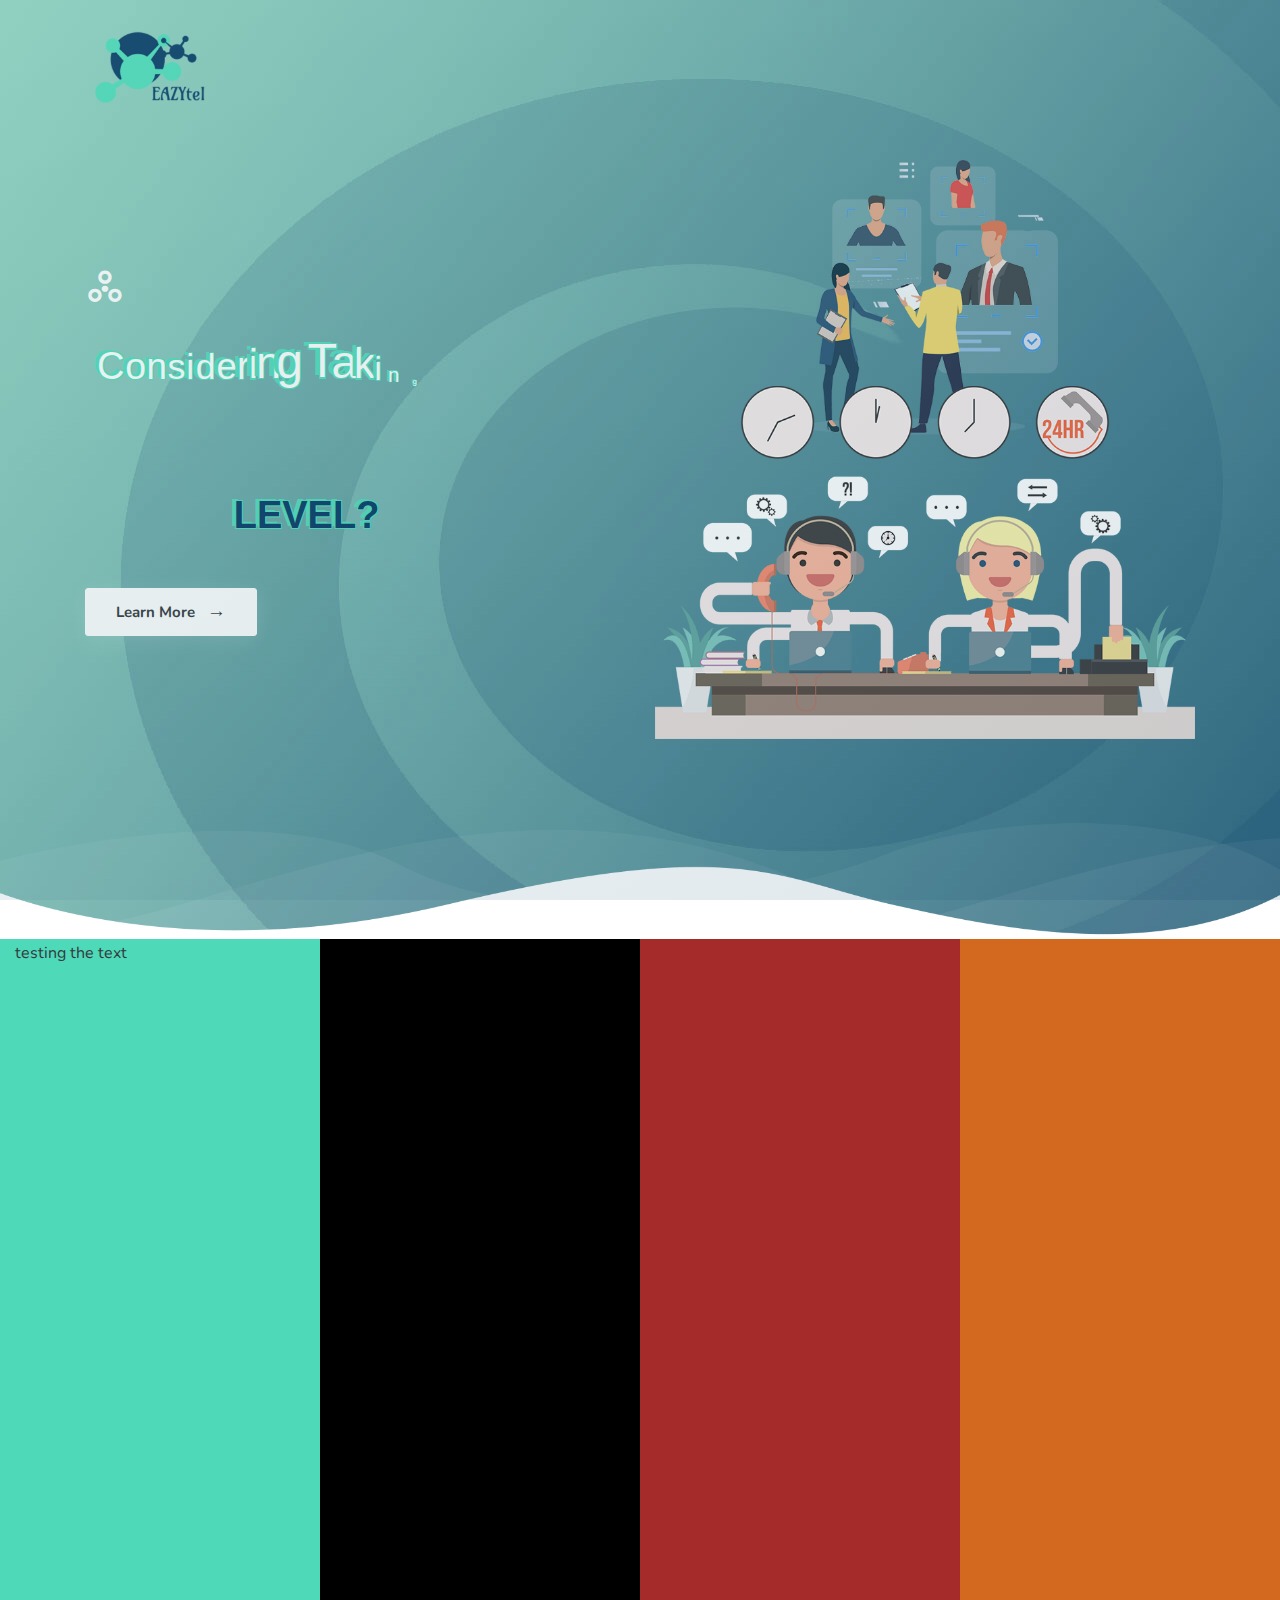
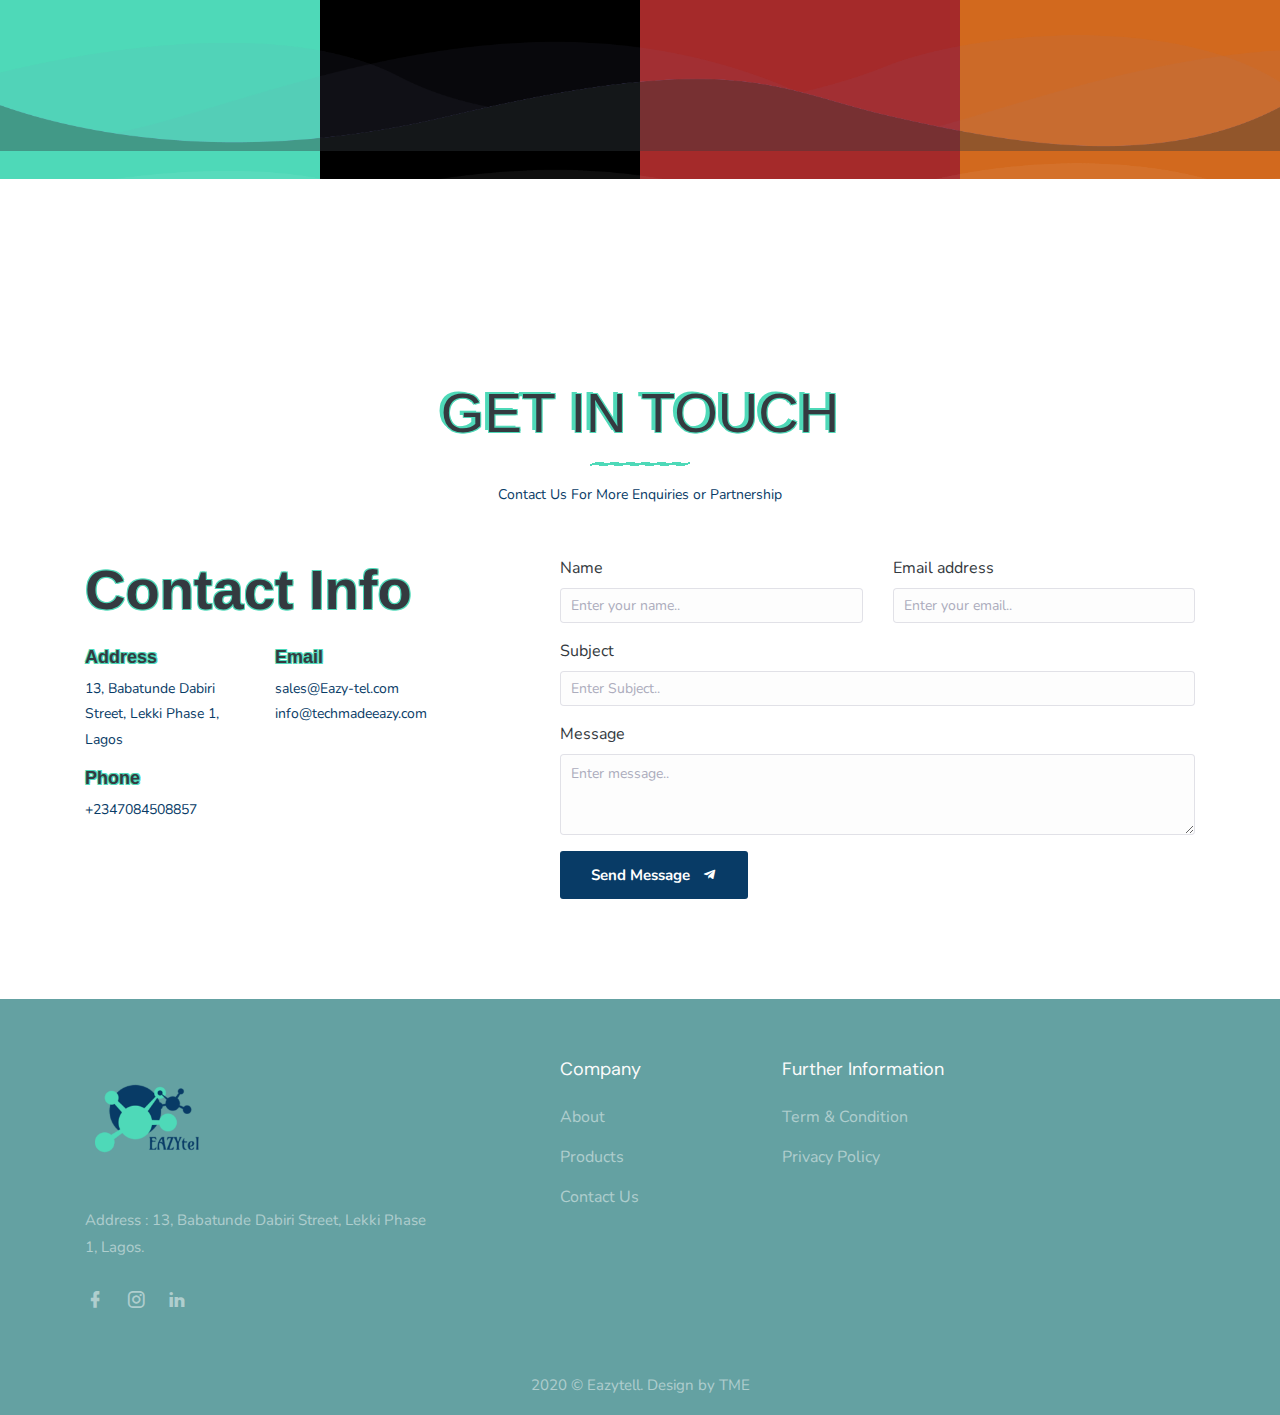
==== index.html @ c72f7290 "added overlay" ====
<!DOCTYPE html>
<html lang="en">

<head>
    <meta charset="utf-8" />
    <title>Eazy-tel</title>
    <meta name="viewport" content="width=device-width, initial-scale=1.0">
    <meta name="description" content="Premium Bootstrap 4 Landing Page Template" />
    <meta name="keywords" content="bootstrap 4, premium, marketing, multipurpose" />
    <meta content="Themesdesign" name="author" />
    <!-- favicon -->
    <link rel="shortcut icon" href="images/easytel.png">

    <!-- Pixeden Icon -->
    <link rel="stylesheet" type="text/css" href="css/pe-icon-7.css" />

    <!--Slider-->
    <link rel="stylesheet" href="css/owl.carousel.min.css" />
    <link rel="stylesheet" href="css/owl.theme.default.min.css" />

    <!-- css -->
    <link href="css/bootstrap.min.css" rel="stylesheet" type="text/css" />
    <link href="css/materialdesignicons.min.css" rel="stylesheet" type="text/css" />
    <!--  <link href="css/style.min.css" rel="stylesheet" type="text/css" />-->
    <link href="css/style.css" rel="stylesheet" type="text/css" />

    <link href="https://fonts.googleapis.com/css?family=Chewy|Modak|Schoolbell&display=swap" rel="stylesheet">


    <style>
        .text-muted {
            color: #083b66 !important;
            font-size: 14px !important;
        }
        .title {

       font-weight: 900 !important;
       font-family:"Oracle Sans",-apple-system,BlinkMacSystemFont,"Segoe UI","Helvetica Neue",sans-serif;
       /* font-family: 'Modak', cursive;
       font-family: 'Chewy', cursive; */
       text-shadow: -1px -1px 0 #4ed9b8, 1px -1px 0 #4ed9b8, -1px 1px 0 #4ed9b8, 1px 1px 0 #4ed9b8;
    
        }

        .styletext
        {
            font-family:"Oracle Sans",-apple-system,BlinkMacSystemFont,"Segoe UI","Helvetica Neue",sans-serif;
            /* font-family: 'Modak', cursive;
            font-family: 'Chewy', cursive; */
            text-shadow: -4px -2px 0 #4ed9b8, 1px -1px 0 #4ed9b8, -1px 1px 0 #4ed9b8, 1px 1px 0 #4ed9b8;
        }

        .h4, h4
        {
            font-size: 3.5rem !important;
        }
        .navbar-custom
        {
            padding: 0px 0px !important;
           
        }
        .nav-sticky.navbar-custom
        {
            margin-top: -24px !important;
        }
        .navbar-toggler
        {
            color :#083b66 !important;
        }
        .fixed-top
        {
            position: absolute !important;
        }
        .toppad
        {
            padding-top: 0px !important;
        }

        .containeroerlay
        {
            height: calc(100vh - 60px);
            position: relative;
           
        }

        .overlay {
  position: absolute;
  bottom: 0;
  left: 0;
  right: 0;
  background-color: rgb(125, 129, 131);
  overflow: hidden;
  width: 100%;
  height: 0;
  transition: .5s ease;

}

        .containeroerlay:hover .overlay {
  height: 100%;
}


        .text {
  color: white;
  font-size: 20px;
  position: absolute;
  top: 50%;
  left: 50%;
  -webkit-transform: translate(-50%, -50%);
  -ms-transform: translate(-50%, -50%);
  transform: translate(-50%, -50%);
  text-align: center;
}



    </style>
</head>

<body>

    <!-- Loader -->
    <div id="preloader">
        <div id="status">
            <div class="sk-chase">
                <div class="sk-chase-dot"></div>
                <div class="sk-chase-dot"></div>
                <div class="sk-chase-dot"></div>
                <div class="sk-chase-dot"></div>
                <div class="sk-chase-dot"></div>
                <div class="sk-chase-dot"></div>
            </div>
        </div>
    </div>

    <!--Navbar Start-->
    <nav class="navbar navbar-expand-lg fixed-top navbar-custom sticky sticky-dark nav-light">
        <div class="container">
            <!-- LOGO -->
            <a class="navbar-brand logo" href="layout-two-1.html">
                <img src="images/easytelLOGO.png" alt="" class="logo-dark" height="100">
                <img src="images/easytelLOGO.png" alt="" class="logo-light" height="130">
            </a>
            <!-- <button class="navbar-toggler" type="button" data-toggle="collapse" data-target="#navbarCollapse" aria-controls="navbarCollapse" aria-expanded="false" aria-label="Toggle navigation">
                <i class="mdi mdi-menu"></i>
            </button> -->
            <!-- <div class="collapse navbar-collapse" id="navbarCollapse">
                <ul class="navbar-nav ml-auto navbar-center" id="mySidenav">
                    <li class="nav-item active">
                        <a href="#home" class="nav-link">Home</a>
                    </li>
                    <li class="nav-item">
                        <a href="#products" class="nav-link">Products</a>
                    </li>
                    <li class="nav-item">
                        <a href="#about" class="nav-link">About</a>
                    </li>

                    <li class="nav-item">
                        <a href="#clients" class="nav-link">Clients</a>
                    </li>
                    <li class="nav-item">
                        <a href="#contact" class="nav-link">Contact Us</a>
                    </li>
                </ul>
            </div> -->
        </div>
    </nav>
    <!-- Navbar End -->

    <!-- Hero Start -->
    <section class="hero-7-bg position-relative" id="home">
        <div class="hero-7-bg-overlay"></div>
        <div class="container">
            <div class="row align-items-center">
                <div class="col-lg-5">
                    <div class="hero-title">
                        <div class="mb-4">
                            <i class="mdi mdi-google-circles-extended mdi-spin text-light h1"></i>
                        </div>
                        <h1 class="hero-7-title" style="font-size: 38px;font-weight: 900">
                            <span class="text-wrapper" style="text-align: center">
                                <span class="letters text-light font-weight-normal styletext">Considering Taking Your Customer Engagement to The Next </span>

                            <span><p class="styletext" style="text-align: center; color: #083b66 ">LEVEL?</p></span>
                            </span>
                        </h1>
                        <!-- <p class="text-light-70 mb-4 pb-2">Considering Taking Your Customer to The Next LEVEL?</p>-->
                        <a href="#about" class="btn btn-light">Learn More <span class="ml-2 right-icon">&#8594;</span></a>
                    </div>
                </div>

                <div class="col-lg-6 offset-lg-1">
                    <div class="mt-5 mt-lg-0">
                        <img src="images/etel-img.png" alt="" class="img-fluid mx-auto d-block">
                    </div>
                </div>
            </div>
        </div>
        <div class="container-fluid">
            <div class="row">
                <div class="hero-bottom-img">
                    <img src="images/hero-7-shape-light.png" alt="" class="img-fluid shape-light mx-auto">
                    <img src="images/hero-7-shape-dark.png" alt="" class="img-fluid shape-dark mx-auto">
                </div>
            </div>
        </div>
    </section>
    <!-- Hero End -->

    <!-- Begin Service div -->
  
    <section class="section toppad">
     
        <div col-xl-12>
            <div class="container-fluid">
        <div class="row">
          <div class="col-sm containeroerlay" style="background-color: #4ed9b8;">
            <!-- <img src="images/ourservices3.png" alt="" class="img-fluid mx-auto d-block"> -->
            <p>testing the text</p>
            <div class="overlay">
                <div class="text">
                <h2>Hello world</h2>
                <p>Thats how star do.</p>
                </div>
              </div>
          </div>
          <div class="col-sm containeroerlay" style="background-color: black;" >
            <!-- <img src="images/ourservices3.png" alt="" class="img-fluid mx-auto d-block"> -->
          </div>
          <div class="col-sm containeroerlay" style="background-color: brown;" >
            <!-- <img src="images/ourservices3.png" alt="" class="img-fluid mx-auto d-block"> -->
          </div>
          <div class="col-sm containeroerlay" style="background-color: chocolate;">
            <!-- <img src="images/ourservices3.png" alt="" class="img-fluid mx-auto d-block"> -->
          </div>
        </div>
        </div>
        </div>

        <div class="container-fluid">
            <div class="row">
                <div class="hero-bottom-img">
                    <img src="images/hero-7-shape-dark.png" alt="" class="img-fluid shape-dark mx-auto" style="opacity: 0.4;">
                    <img src="images/hero-7-shape-light.png" alt="" class="img-fluid shape-light mx-auto">
                    
                </div>
            </div>
        </div>


      </section>





<!-- End Service div -->




    <!-- contact Us Start -->
    <section class="section" id="contact">
        <div class="container">
            <div class="row justify-content-center">
                <div class="col-lg-6 col-md-8">
                    <div class="text-center mb-5">
                        <h4 class="text-uppercase mb-0 styletext">Get In Touch</h4>
                        <div class="my-3">
                            <img src="images/title-border.png" alt="" class="img-fluid mx-auto d-block">
                        </div>
                        <p class="text-muted f-14">Contact Us For More Enquiries or Partnership</p>
                    </div>
                </div>
            </div>

            <div class="row">
                <div class="col-lg-4">
                    <div class="contact-address">
                        <h4 class="title mb-4">Contact Info</h4>

                    </div>
                    <div class="row">
                        <div class="col-md-6">
                            <div class="contact-address">
                                <h5 class="title f-18">Address</h5>
                                <p class="text-muted f-15">13, Babatunde Dabiri Street, Lekki Phase 1, Lagos</p>
                            </div>
                        </div>
                        <div class="col-md-6">
                            <div class="contact-address">
                                <h5 class="title f-18">Email</h5>
                                <p class="text-muted f-15"><a style="color: #083b66;" href="mailto:sales@Eazy-tel.com">sales@Eazy-tel.com</a> <br/>
                                    <a style="color: #083b66;" href="mailto:info@techmadeeazy.com">info@techmadeeazy.com</a> </p>
                            </div>
                        </div>
                        <div class="col-md-6">
                            <div class="contact-address">
                                <h5 class="title f-18">Phone</h5>
                                <p class="text-muted f-15"><a style="color: #083b66;" href="tel:+2347084508857">+2347084508857</a></p>
                            </div>
                        </div>
                    </div>
                </div>

                <div class="col-lg-7 offset-lg-1">
                    <div class="custom-form mt-4 mt-lg-0">
                        <div id="message"></div>
                        <form method="post" action="php/contact.php" name="contact-form" id="contact-form">
                            <div class="row">
                                <div class="col-md-6">
                                    <div class="form-group app-label">
                                        <label for="name">Name</label>
                                        <input name="name" id="name" type="text" class="form-control" placeholder="Enter your name..">
                                    </div>
                                </div>
                                <div class="col-md-6">
                                    <div class="form-group app-label">
                                        <label for="email">Email address</label>
                                        <input name="email" id="email" type="email" class="form-control" placeholder="Enter your email..">
                                    </div>
                                </div>
                                <div class="col-lg-12">
                                    <div class="form-group app-label">
                                        <label for="subject">Subject</label>
                                        <input type="text" class="form-control" id="subject" placeholder="Enter Subject.." />
                                    </div>
                                </div>
                                <div class="col-lg-12">
                                    <div class="form-group app-label">
                                        <label for="comments">Message</label>
                                        <textarea name="comments" id="comments" rows="3" class="form-control" placeholder="Enter message.."></textarea>
                                    </div>
                                </div>
                            </div>
                            <div class="row">
                                <div class="col-sm-12">
                                    <button type="submit" id="submit" name="send" class="btn" style="background-color: #083b66; color: #fff;">Send Message <i class="mdi mdi-telegram ml-2"></i></button>
                                    <div id="simple-msg"></div>
                                </div>
                            </div>
                        </form>
                    </div>
                </div>
            </div>
        </div>
    </section>
    <!-- contact Us End -->

    <!-- Footer Start -->
    <section class="footer">
        <div class="container">
            <div class="row mb-4">
                <div class="col-lg-4 col-sm-6">
                    <div class="mb-4">
                        <a href="layout-two-1"><img src="images/easytelLOGO.png" alt="" class="logo-light" height="124" /></a>
                        <a href="layout-two-1"><img src="images/logo-dark.png" alt="" class="logo-dark" height="22" /></a>
                    </div>
                    <p class="footer-desc f-15">Address : 13, Babatunde Dabiri Street, Lekki Phase 1, Lagos.</p>
                    <ul class="footer-icons list-inline f-20 mb-0 mt-4">
                        <li class="list-inline-item mr-3"><a href="https://www.facebook.com/techmadeeazy/" class=""><i class="mdi mdi-facebook"></i></a></li>
                        <!--               <li class="list-inline-item mr-3"><a href="#" class=""><i class="mdi mdi-twitter"></i></a></li>-->
                        <li class="list-inline-item mr-3"><a href="https://www.instagram.com/techmadeeazy/" class=""><i class="mdi mdi-instagram"></i></a></li>
                        <li class="list-inline-item"><a href="https://www.linkedin.com/company/techmadeeazy/about/" class=""><i class="mdi mdi-linkedin"></i></a></li>
                    </ul>
                </div>
                <div class="col-lg-7 offset-lg-1">
                    <div class="row mt-lg-0">
                        <!-- <div class="col-md-4 mt-4 mt-lg-0">
                            <h5 class="footer-list-title f-18 font-weight-normal mb-3">Customer</h5>
                            <ul class="list-unstyled company-sub-menu">
                                <li><a href="">Buyer</a></li>
                                <li><a href="">Supplier</a></li>
                            </ul>
                        </div>-->
                        <div class="col-md-4 mt-4 mt-lg-0">
                            <h5 class="footer-list-title f-18 font-weight-normal mb-3">Company</h5>
                            <ul class="list-unstyled company-sub-menu">
                                <li><a href="#about">About</a></li>
                                <li><a href="#products">Products</a></li>
                                <li><a href="#Contact">Contact Us</a></li>
                            </ul>
                        </div>
                        <div class="col-md-4 mt-4 mt-lg-0">
                            <h5 class="footer-list-title f-18 font-weight-normal mb-3">Further Information</h5>
                            <ul class="list-unstyled company-sub-menu">
                                <li><a href="">Term & Condition</a></li>
                                <li><a href="">Privacy Policy</a></li>
                            </ul>
                        </div>
                    </div>
                </div>
            </div>
            <div class="row">
                <div class="col-lg-12 mt-3">
                    <div class="text-center footer-alt my-3">
                        <p class="f-15">2020 © Eazytell. Design by TME</p>
                    </div>
                </div>
            </div>
        </div>
    </section>
    <!-- Footer End -->




    <!-- javascript -->
    <script src="js/jquery.min.js"></script>
    <script src="js/bootstrap.bundle.min.js"></script>
    <script src="js/scrollspy.min.js"></script>
    <script src="js/jquery.easing.min.js"></script>
    <!-- anime -->
    <script src="js/anime.min.js"></script>
    <script src="js/animate-text.init.js"></script>
    <!-- COUNTER -->
    <script src="js/counter.int.js"></script>
    <!-- carousel -->
    <script src="js/owl.carousel.min.js"></script>
    <!-- Main Js -->
    <script src="js/app.js"></script>

    <!--Chat Section Begin-->

    <!--Start of Tawk.to Script-->
    <script type="text/javascript">
        var Tawk_API = Tawk_API || {},
            Tawk_LoadStart = new Date();
        (function() {
            var s1 = document.createElement("script"),
                s0 = document.getElementsByTagName("script")[0];
            s1.async = true;
            s1.src = 'https://embed.tawk.to/5e17eac17e39ea1242a3e6f0/default';
            s1.charset = 'UTF-8';
            s1.setAttribute('crossorigin', '*');
            s0.parentNode.insertBefore(s1, s0);
        })();
    </script>
    <!--End of Tawk.to Script-->
    <!--Chat section End-->
</body>

</html>
---- css/pe-icon-7.css ----
@font-face {
	font-family: 'Pe-icon-7-stroke';
	src:url('../fonts/Pe-icon-7-stroke.eot?d7yf1v');
	src:url('../fonts/Pe-icon-7-stroke.eot?#iefixd7yf1v') format('embedded-opentype'),
		url('../fonts/Pe-icon-7-stroke.woff?d7yf1v') format('woff'),
		url('../fonts/Pe-icon-7-stroke.ttf?d7yf1v') format('truetype'),
		url('../fonts/Pe-icon-7-stroke.svg?d7yf1v#Pe-icon-7-stroke') format('svg');
	font-weight: normal;
	font-style: normal;
}

[class^="pe-7s-"], [class*=" pe-7s-"] {
	display: inline-block;
	font-family: 'Pe-icon-7-stroke';
	speak: none;
	font-style: normal;
	font-weight: normal;
	font-variant: normal;
	text-transform: none;
	line-height: 1;

	/* Better Font Rendering =========== */
	-webkit-font-smoothing: antialiased;
	-moz-osx-font-smoothing: grayscale;
}

.pe-7s-album:before {
	content: "\e6aa";
}
.pe-7s-arc:before {
	content: "\e6ab";
}
.pe-7s-back-2:before {
	content: "\e6ac";
}
.pe-7s-bandaid:before {
	content: "\e6ad";
}
.pe-7s-car:before {
	content: "\e6ae";
}
.pe-7s-diamond:before {
	content: "\e6af";
}
.pe-7s-door-lock:before {
	content: "\e6b0";
}
.pe-7s-eyedropper:before {
	content: "\e6b1";
}
.pe-7s-female:before {
	content: "\e6b2";
}
.pe-7s-gym:before {
	content: "\e6b3";
}
.pe-7s-hammer:before {
	content: "\e6b4";
}
.pe-7s-headphones:before {
	content: "\e6b5";
}
.pe-7s-helm:before {
	content: "\e6b6";
}
.pe-7s-hourglass:before {
	content: "\e6b7";
}
.pe-7s-leaf:before {
	content: "\e6b8";
}
.pe-7s-magic-wand:before {
	content: "\e6b9";
}
.pe-7s-male:before {
	content: "\e6ba";
}
.pe-7s-map-2:before {
	content: "\e6bb";
}
.pe-7s-next-2:before {
	content: "\e6bc";
}
.pe-7s-paint-bucket:before {
	content: "\e6bd";
}
.pe-7s-pendrive:before {
	content: "\e6be";
}
.pe-7s-photo:before {
	content: "\e6bf";
}
.pe-7s-piggy:before {
	content: "\e6c0";
}
.pe-7s-plugin:before {
	content: "\e6c1";
}
.pe-7s-refresh-2:before {
	content: "\e6c2";
}
.pe-7s-rocket:before {
	content: "\e6c3";
}
.pe-7s-settings:before {
	content: "\e6c4";
}
.pe-7s-shield:before {
	content: "\e6c5";
}
.pe-7s-smile:before {
	content: "\e6c6";
}
.pe-7s-usb:before {
	content: "\e6c7";
}
.pe-7s-vector:before {
	content: "\e6c8";
}
.pe-7s-wine:before {
	content: "\e6c9";
}
.pe-7s-cloud-upload:before {
	content: "\e68a";
}
.pe-7s-cash:before {
	content: "\e68c";
}
.pe-7s-close:before {
	content: "\e680";
}
.pe-7s-bluetooth:before {
	content: "\e68d";
}
.pe-7s-cloud-download:before {
	content: "\e68b";
}
.pe-7s-way:before {
	content: "\e68e";
}
.pe-7s-close-circle:before {
	content: "\e681";
}
.pe-7s-id:before {
	content: "\e68f";
}
.pe-7s-angle-up:before {
	content: "\e682";
}
.pe-7s-wristwatch:before {
	content: "\e690";
}
.pe-7s-angle-up-circle:before {
	content: "\e683";
}
.pe-7s-world:before {
	content: "\e691";
}
.pe-7s-angle-right:before {
	content: "\e684";
}
.pe-7s-volume:before {
	content: "\e692";
}
.pe-7s-angle-right-circle:before {
	content: "\e685";
}
.pe-7s-users:before {
	content: "\e693";
}
.pe-7s-angle-left:before {
	content: "\e686";
}
.pe-7s-user-female:before {
	content: "\e694";
}
.pe-7s-angle-left-circle:before {
	content: "\e687";
}
.pe-7s-up-arrow:before {
	content: "\e695";
}
.pe-7s-angle-down:before {
	content: "\e688";
}
.pe-7s-switch:before {
	content: "\e696";
}
.pe-7s-angle-down-circle:before {
	content: "\e689";
}
.pe-7s-scissors:before {
	content: "\e697";
}
.pe-7s-wallet:before {
	content: "\e600";
}
.pe-7s-safe:before {
	content: "\e698";
}
.pe-7s-volume2:before {
	content: "\e601";
}
.pe-7s-volume1:before {
	content: "\e602";
}
.pe-7s-voicemail:before {
	content: "\e603";
}
.pe-7s-video:before {
	content: "\e604";
}
.pe-7s-user:before {
	content: "\e605";
}
.pe-7s-upload:before {
	content: "\e606";
}
.pe-7s-unlock:before {
	content: "\e607";
}
.pe-7s-umbrella:before {
	content: "\e608";
}
.pe-7s-trash:before {
	content: "\e609";
}
.pe-7s-tools:before {
	content: "\e60a";
}
.pe-7s-timer:before {
	content: "\e60b";
}
.pe-7s-ticket:before {
	content: "\e60c";
}
.pe-7s-target:before {
	content: "\e60d";
}
.pe-7s-sun:before {
	content: "\e60e";
}
.pe-7s-study:before {
	content: "\e60f";
}
.pe-7s-stopwatch:before {
	content: "\e610";
}
.pe-7s-star:before {
	content: "\e611";
}
.pe-7s-speaker:before {
	content: "\e612";
}
.pe-7s-signal:before {
	content: "\e613";
}
.pe-7s-shuffle:before {
	content: "\e614";
}
.pe-7s-shopbag:before {
	content: "\e615";
}
.pe-7s-share:before {
	content: "\e616";
}
.pe-7s-server:before {
	content: "\e617";
}
.pe-7s-search:before {
	content: "\e618";
}
.pe-7s-film:before {
	content: "\e6a5";
}
.pe-7s-science:before {
	content: "\e619";
}
.pe-7s-disk:before {
	content: "\e6a6";
}
.pe-7s-ribbon:before {
	content: "\e61a";
}
.pe-7s-repeat:before {
	content: "\e61b";
}
.pe-7s-refresh:before {
	content: "\e61c";
}
.pe-7s-add-user:before {
	content: "\e6a9";
}
.pe-7s-refresh-cloud:before {
	content: "\e61d";
}
.pe-7s-paperclip:before {
	content: "\e69c";
}
.pe-7s-radio:before {
	content: "\e61e";
}
.pe-7s-note2:before {
	content: "\e69d";
}
.pe-7s-print:before {
	content: "\e61f";
}
.pe-7s-network:before {
	content: "\e69e";
}
.pe-7s-prev:before {
	content: "\e620";
}
.pe-7s-mute:before {
	content: "\e69f";
}
.pe-7s-power:before {
	content: "\e621";
}
.pe-7s-medal:before {
	content: "\e6a0";
}
.pe-7s-portfolio:before {
	content: "\e622";
}
.pe-7s-like2:before {
	content: "\e6a1";
}
.pe-7s-plus:before {
	content: "\e623";
}
.pe-7s-left-arrow:before {
	content: "\e6a2";
}
.pe-7s-play:before {
	content: "\e624";
}
.pe-7s-key:before {
	content: "\e6a3";
}
.pe-7s-plane:before {
	content: "\e625";
}
.pe-7s-joy:before {
	content: "\e6a4";
}
.pe-7s-photo-gallery:before {
	content: "\e626";
}
.pe-7s-pin:before {
	content: "\e69b";
}
.pe-7s-phone:before {
	content: "\e627";
}
.pe-7s-plug:before {
	content: "\e69a";
}
.pe-7s-pen:before {
	content: "\e628";
}
.pe-7s-right-arrow:before {
	content: "\e699";
}
.pe-7s-paper-plane:before {
	content: "\e629";
}
.pe-7s-delete-user:before {
	content: "\e6a7";
}
.pe-7s-paint:before {
	content: "\e62a";
}
.pe-7s-bottom-arrow:before {
	content: "\e6a8";
}
.pe-7s-notebook:before {
	content: "\e62b";
}
.pe-7s-note:before {
	content: "\e62c";
}
.pe-7s-next:before {
	content: "\e62d";
}
.pe-7s-news-paper:before {
	content: "\e62e";
}
.pe-7s-musiclist:before {
	content: "\e62f";
}
.pe-7s-music:before {
	content: "\e630";
}
.pe-7s-mouse:before {
	content: "\e631";
}
.pe-7s-more:before {
	content: "\e632";
}
.pe-7s-moon:before {
	content: "\e633";
}
.pe-7s-monitor:before {
	content: "\e634";
}
.pe-7s-micro:before {
	content: "\e635";
}
.pe-7s-menu:before {
	content: "\e636";
}
.pe-7s-map:before {
	content: "\e637";
}
.pe-7s-map-marker:before {
	content: "\e638";
}
.pe-7s-mail:before {
	content: "\e639";
}
.pe-7s-mail-open:before {
	content: "\e63a";
}
.pe-7s-mail-open-file:before {
	content: "\e63b";
}
.pe-7s-magnet:before {
	content: "\e63c";
}
.pe-7s-loop:before {
	content: "\e63d";
}
.pe-7s-look:before {
	content: "\e63e";
}
.pe-7s-lock:before {
	content: "\e63f";
}
.pe-7s-lintern:before {
	content: "\e640";
}
.pe-7s-link:before {
	content: "\e641";
}
.pe-7s-like:before {
	content: "\e642";
}
.pe-7s-light:before {
	content: "\e643";
}
.pe-7s-less:before {
	content: "\e644";
}
.pe-7s-keypad:before {
	content: "\e645";
}
.pe-7s-junk:before {
	content: "\e646";
}
.pe-7s-info:before {
	content: "\e647";
}
.pe-7s-home:before {
	content: "\e648";
}
.pe-7s-help2:before {
	content: "\e649";
}
.pe-7s-help1:before {
	content: "\e64a";
}
.pe-7s-graph3:before {
	content: "\e64b";
}
.pe-7s-graph2:before {
	content: "\e64c";
}
.pe-7s-graph1:before {
	content: "\e64d";
}
.pe-7s-graph:before {
	content: "\e64e";
}
.pe-7s-global:before {
	content: "\e64f";
}
.pe-7s-gleam:before {
	content: "\e650";
}
.pe-7s-glasses:before {
	content: "\e651";
}
.pe-7s-gift:before {
	content: "\e652";
}
.pe-7s-folder:before {
	content: "\e653";
}
.pe-7s-flag:before {
	content: "\e654";
}
.pe-7s-filter:before {
	content: "\e655";
}
.pe-7s-file:before {
	content: "\e656";
}
.pe-7s-expand1:before {
	content: "\e657";
}
.pe-7s-exapnd2:before {
	content: "\e658";
}
.pe-7s-edit:before {
	content: "\e659";
}
.pe-7s-drop:before {
	content: "\e65a";
}
.pe-7s-drawer:before {
	content: "\e65b";
}
.pe-7s-download:before {
	content: "\e65c";
}
.pe-7s-display2:before {
	content: "\e65d";
}
.pe-7s-display1:before {
	content: "\e65e";
}
.pe-7s-diskette:before {
	content: "\e65f";
}
.pe-7s-date:before {
	content: "\e660";
}
.pe-7s-cup:before {
	content: "\e661";
}
.pe-7s-culture:before {
	content: "\e662";
}
.pe-7s-crop:before {
	content: "\e663";
}
.pe-7s-credit:before {
	content: "\e664";
}
.pe-7s-copy-file:before {
	content: "\e665";
}
.pe-7s-config:before {
	content: "\e666";
}
.pe-7s-compass:before {
	content: "\e667";
}
.pe-7s-comment:before {
	content: "\e668";
}
.pe-7s-coffee:before {
	content: "\e669";
}
.pe-7s-cloud:before {
	content: "\e66a";
}
.pe-7s-clock:before {
	content: "\e66b";
}
.pe-7s-check:before {
	content: "\e66c";
}
.pe-7s-chat:before {
	content: "\e66d";
}
.pe-7s-cart:before {
	content: "\e66e";
}
.pe-7s-camera:before {
	content: "\e66f";
}
.pe-7s-call:before {
	content: "\e670";
}
.pe-7s-calculator:before {
	content: "\e671";
}
.pe-7s-browser:before {
	content: "\e672";
}
.pe-7s-box2:before {
	content: "\e673";
}
.pe-7s-box1:before {
	content: "\e674";
}
.pe-7s-bookmarks:before {
	content: "\e675";
}
.pe-7s-bicycle:before {
	content: "\e676";
}
.pe-7s-bell:before {
	content: "\e677";
}
.pe-7s-battery:before {
	content: "\e678";
}
.pe-7s-ball:before {
	content: "\e679";
}
.pe-7s-back:before {
	content: "\e67a";
}
.pe-7s-attention:before {
	content: "\e67b";
}
.pe-7s-anchor:before {
	content: "\e67c";
}
.pe-7s-albums:before {
	content: "\e67d";
}
.pe-7s-alarm:before {
	content: "\e67e";
}
.pe-7s-airplay:before {
	content: "\e67f";
}
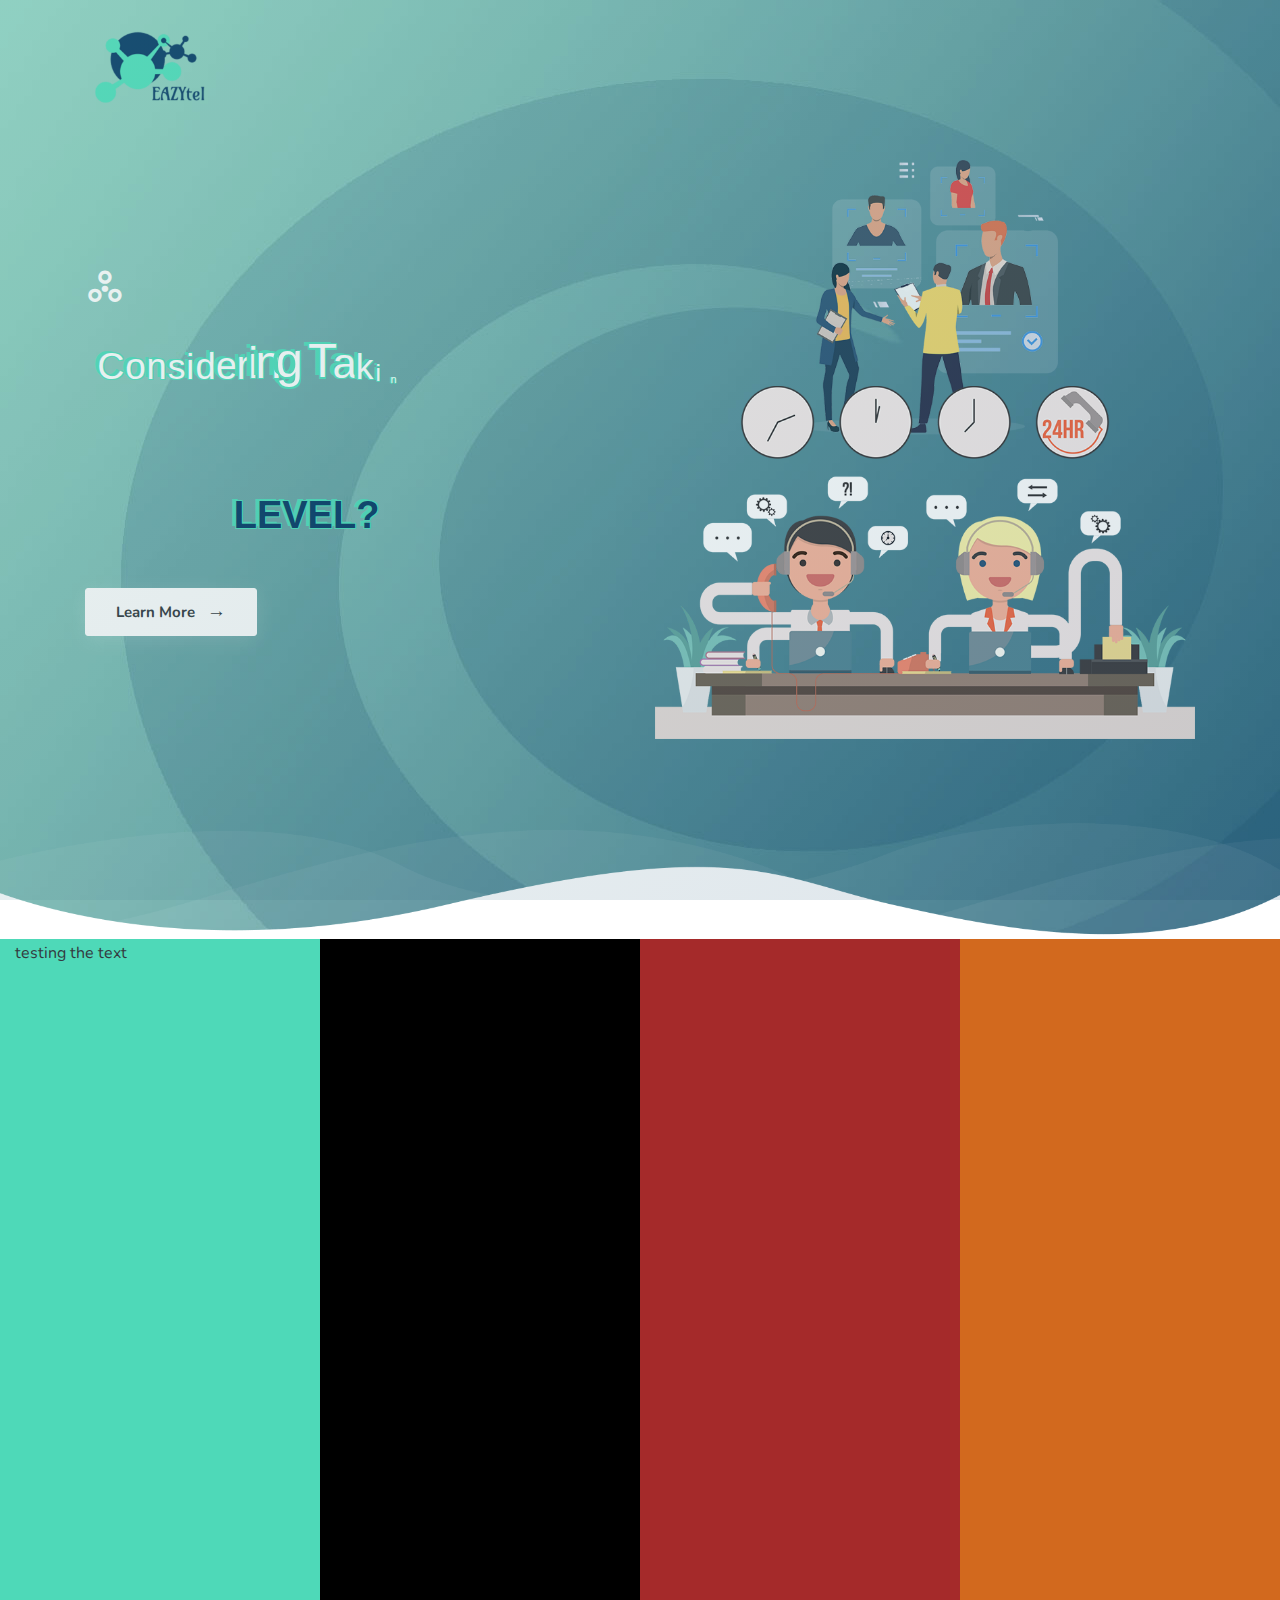
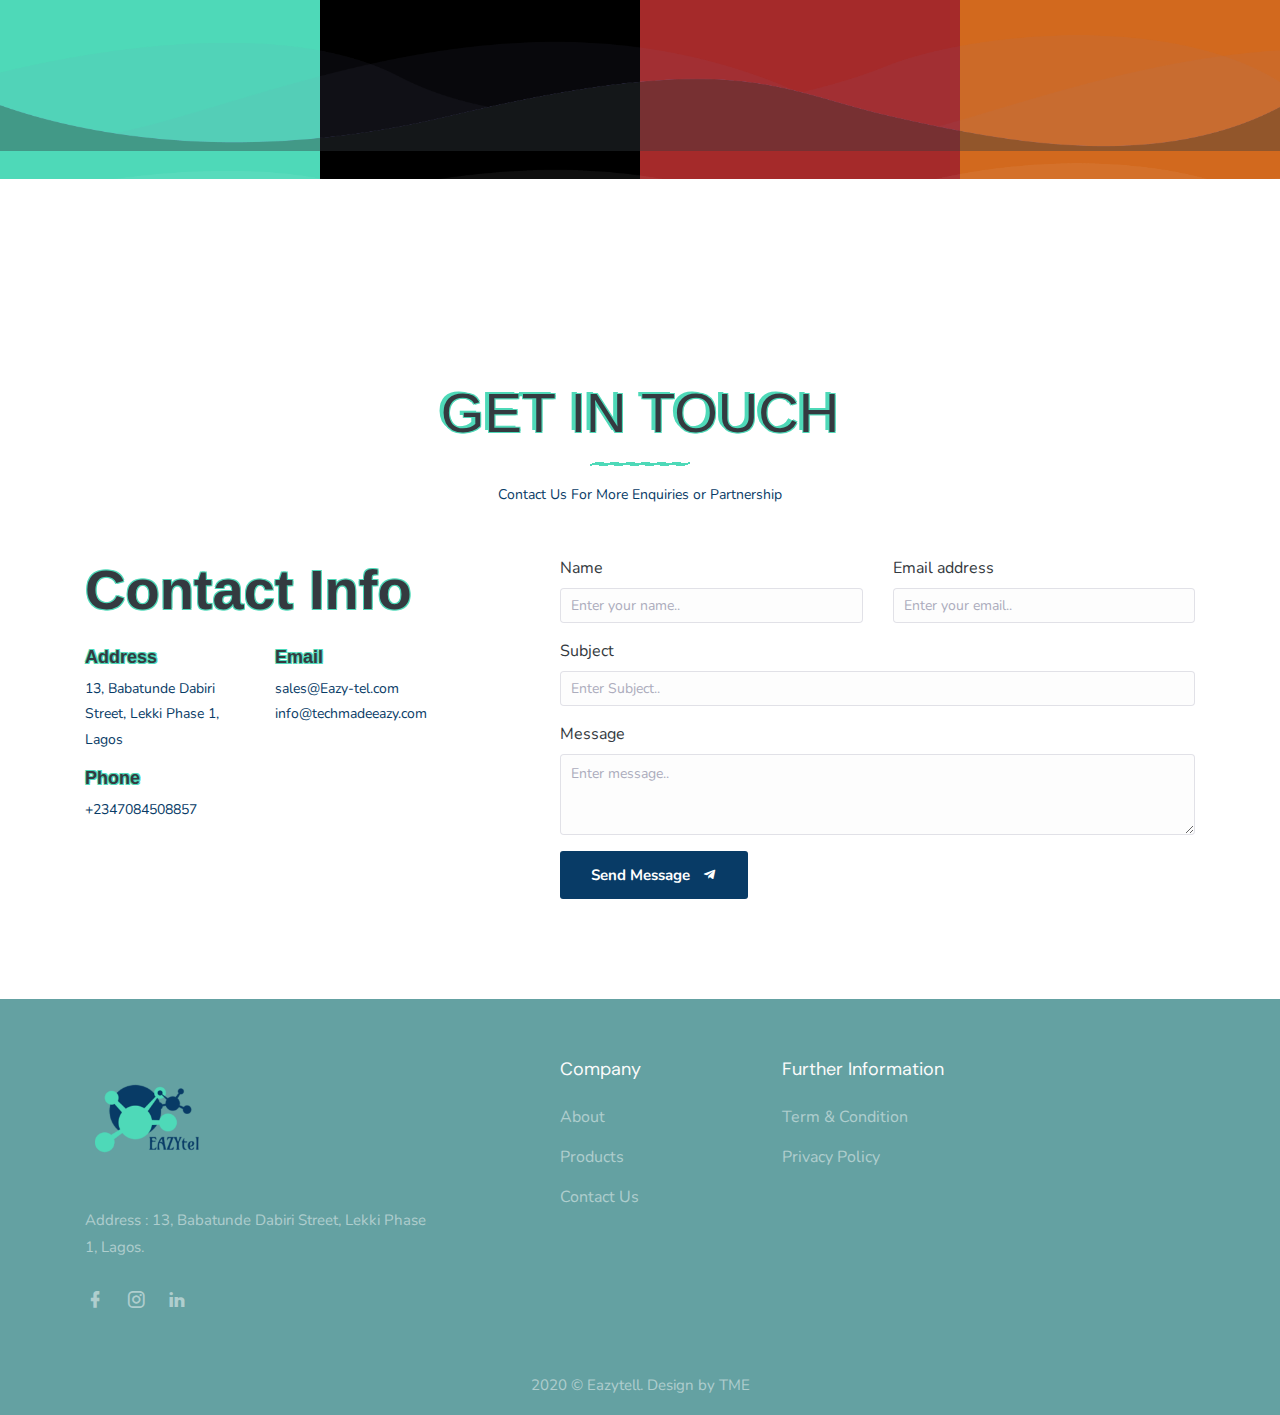
==== commit 5203e67d: "overlay edit mobile back button" ====
--- a/index.html
+++ b/index.html
@@ -80,6 +80,7 @@
         {
             height: calc(100vh - 60px);
             position: relative;
+            
            
         }
 
@@ -98,6 +99,8 @@
 
         .containeroerlay:hover .overlay {
   height: 100%;
+  cursor: pointer;
+
 }
 
 
@@ -113,6 +116,26 @@
   text-align: center;
 }
 
+ a.close-overlay.hidden {
+  display: none;
+}
+
+a.close-overlay {
+  display: block;
+  position: absolute;
+  top: 0;
+  right: 0;
+  z-index: 100;
+  width: 45px;
+  height: 45px;
+  font-size: 20px;
+  font-weight: 700;
+  color: #fff;
+  line-height: 45px;
+  text-align: center;
+  background-color: #000;
+  cursor: pointer;
+}
 
 
     </style>
@@ -172,7 +195,7 @@
     <!-- Hero Start -->
     <section class="hero-7-bg position-relative" id="home">
         <div class="hero-7-bg-overlay"></div>
-        <div class="container">
+        <div class="container ">
             <div class="row align-items-center">
                 <div class="col-lg-5">
                     <div class="hero-title">
@@ -216,7 +239,7 @@
         <div col-xl-12>
             <div class="container-fluid">
         <div class="row">
-          <div class="col-sm containeroerlay" style="background-color: #4ed9b8;">
+          <div class="col-sm containeroerlay overlaycont" style="background-color: #4ed9b8;">
             <!-- <img src="images/ourservices3.png" alt="" class="img-fluid mx-auto d-block"> -->
             <p>testing the text</p>
             <div class="overlay">
@@ -224,6 +247,7 @@
                 <h2>Hello world</h2>
                 <p>Thats how star do.</p>
                 </div>
+                <a class="close-overlay hidden" style="color: white;"><span><i class="mdi mdi-arrow-left"></i></span></a>
               </div>
           </div>
           <div class="col-sm containeroerlay" style="background-color: black;" >
@@ -440,6 +464,43 @@
     </script>
     <!--End of Tawk.to Script-->
     <!--Chat section End-->
+
+
+    <script src="js/modernizr.js"></script>
+	<script>
+	    $(document).ready(function(){
+	        if (Modernizr.touch) {
+	            // show the close overlay button
+	            $(".close-overlay").removeClass("hidden");
+	            // handle the adding of hover class when clicked
+	            $(".overlaycont").click(function(e){
+	                if (!$(this).hasClass("hover")) {
+	                    $(this).addClass("hover");
+	                }
+	            });
+	            // handle the closing of the overlay
+	            $(".close-overlay").click(function(e){
+	                e.preventDefault();
+	                e.stopPropagation();
+	                if ($(this).closest(".overlaycont").hasClass("hover")) {
+	                    $(this).closest(".v").removeClass("hover");
+	                }
+	            });
+	        } else {
+	            // handle the mouseenter functionality
+	            $(".overlaycont").mouseenter(function(){
+	                $(this).addClass("hover");
+	            })
+	            // handle the mouseleave functionality
+	            .mouseleave(function(){
+	                $(this).removeClass("hover");
+	            });
+	        }
+	    });
+	</script>
+
+
+
 </body>
 
 </html>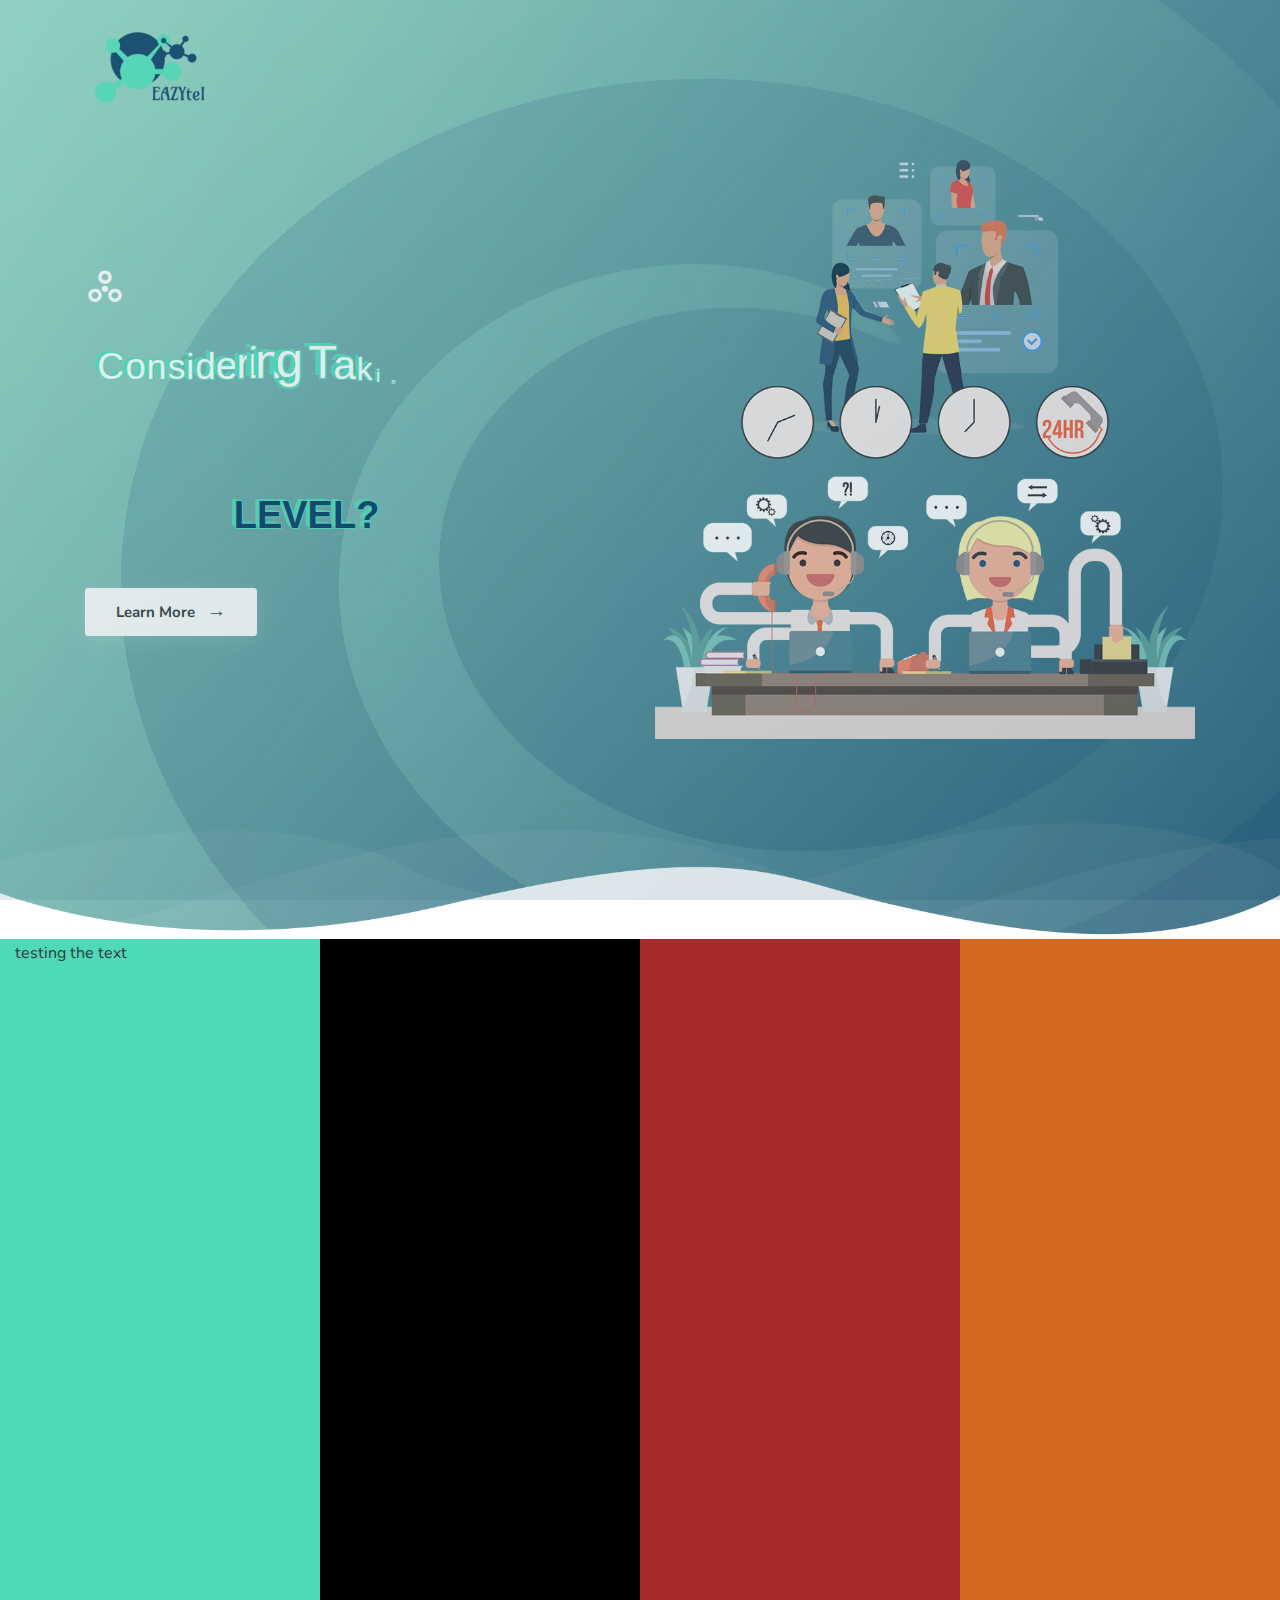
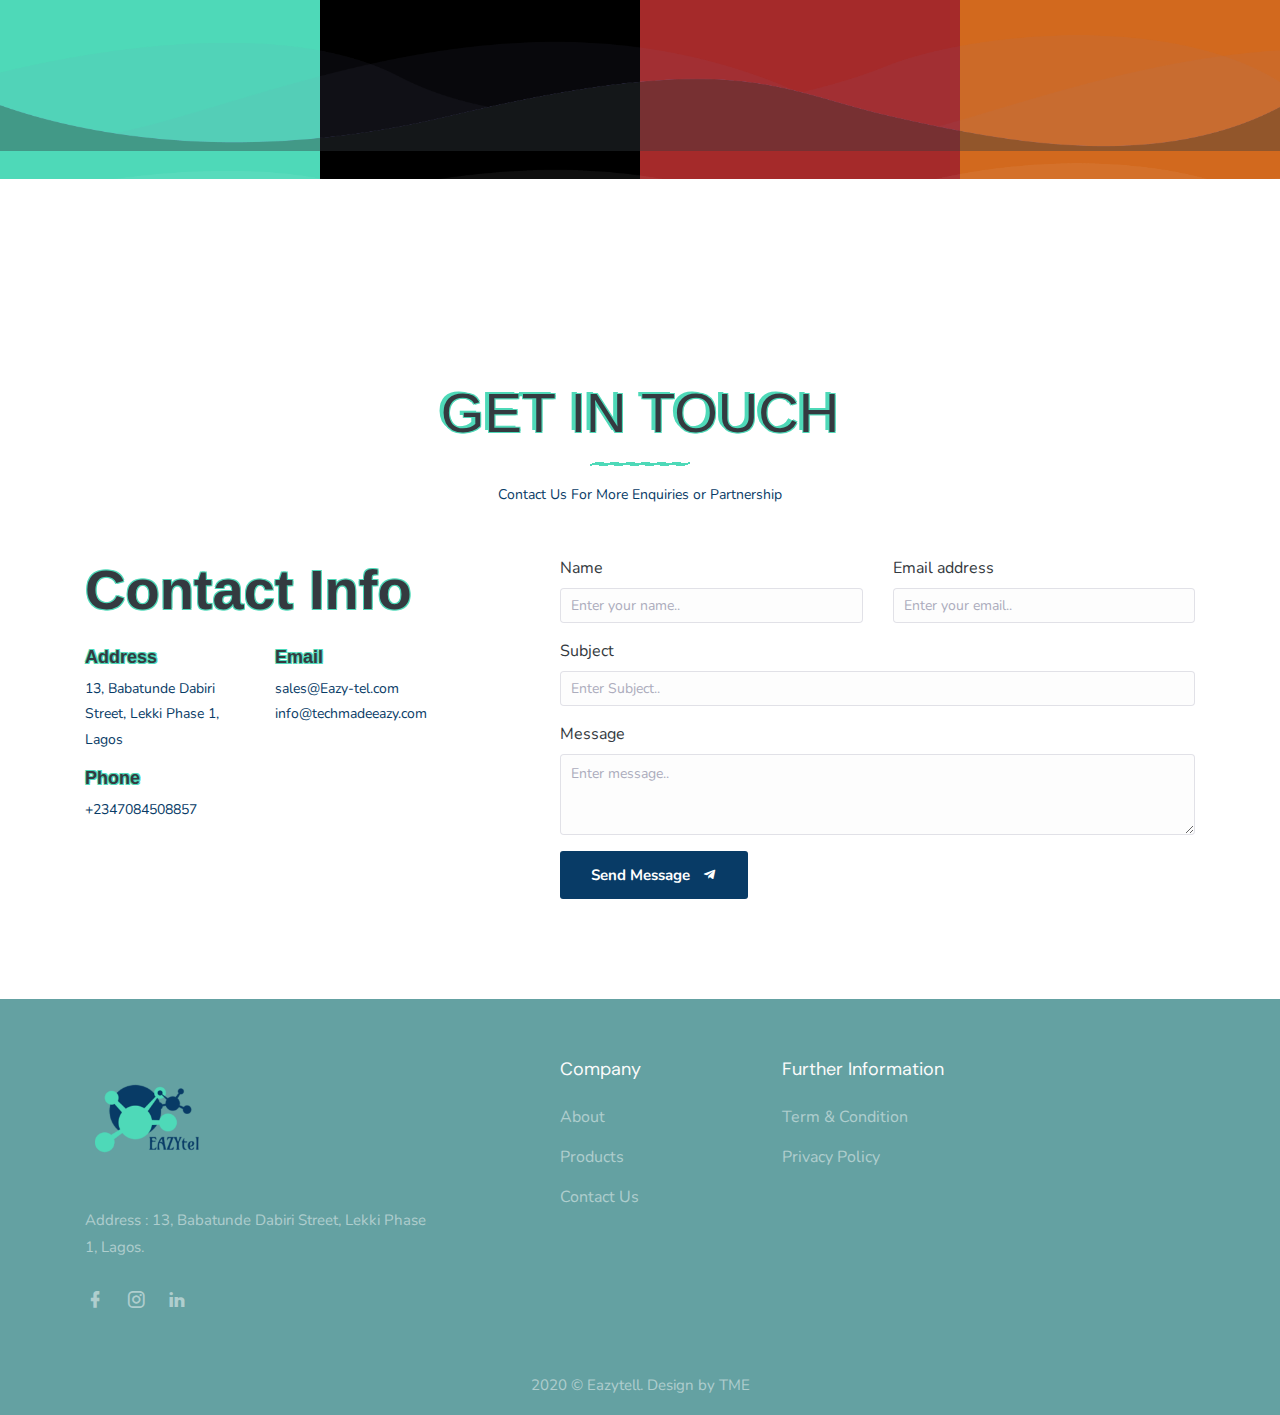
==== commit 8e808193: "3rd ovarlay mobile edit" ====
--- a/index.html
+++ b/index.html
@@ -124,8 +124,8 @@
   display: block;
   position: absolute;
   top: 0;
-  right: 0;
-  z-index: 100;
+  left: 0;
+
   width: 45px;
   height: 45px;
   font-size: 20px;
@@ -135,6 +135,7 @@
   text-align: center;
   background-color: #000;
   cursor: pointer;
+
 }
 
 
@@ -247,7 +248,7 @@
                 <h2>Hello world</h2>
                 <p>Thats how star do.</p>
                 </div>
-                <a class="close-overlay hidden" style="color: white;"><span><i class="mdi mdi-arrow-left"></i></span></a>
+                <a class="close-overlay hidden" style="color: white;"><i class="mdi mdi-arrow-left"></i>back</a>
               </div>
           </div>
           <div class="col-sm containeroerlay" style="background-color: black;" >
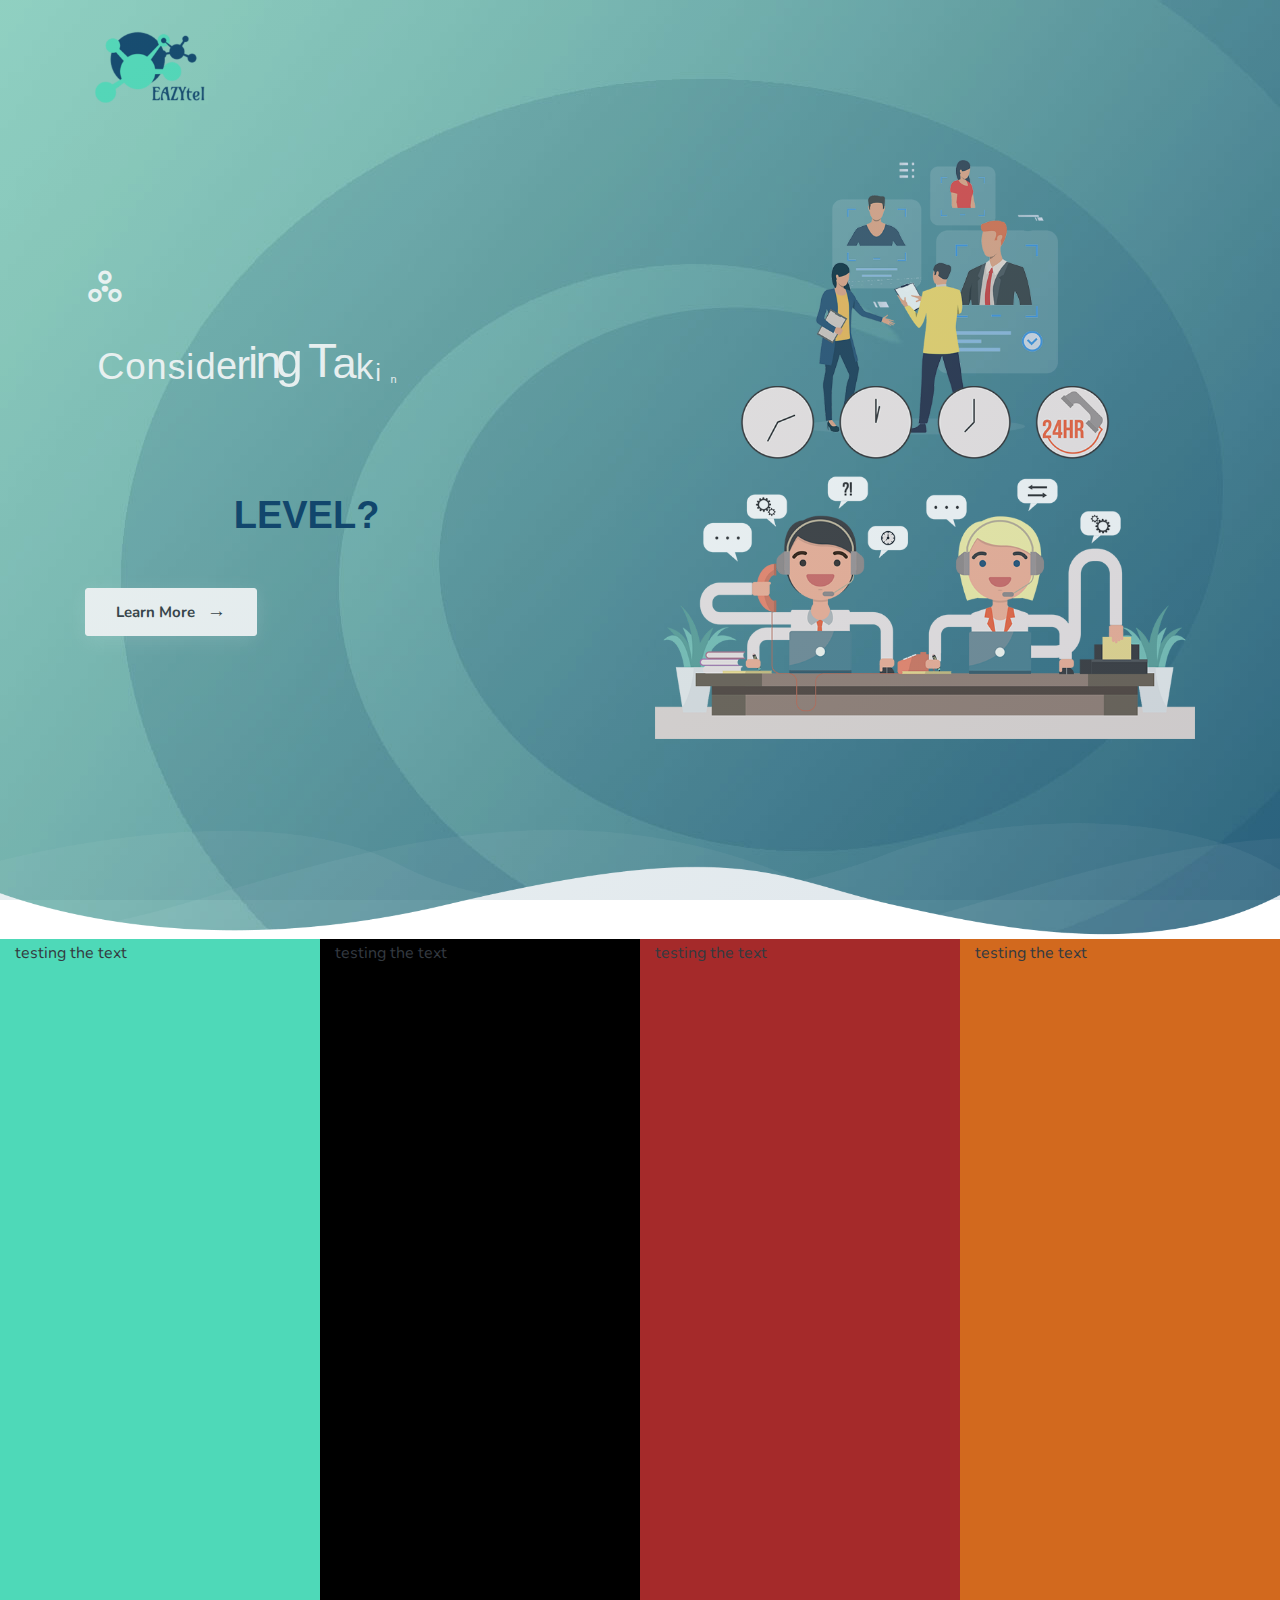
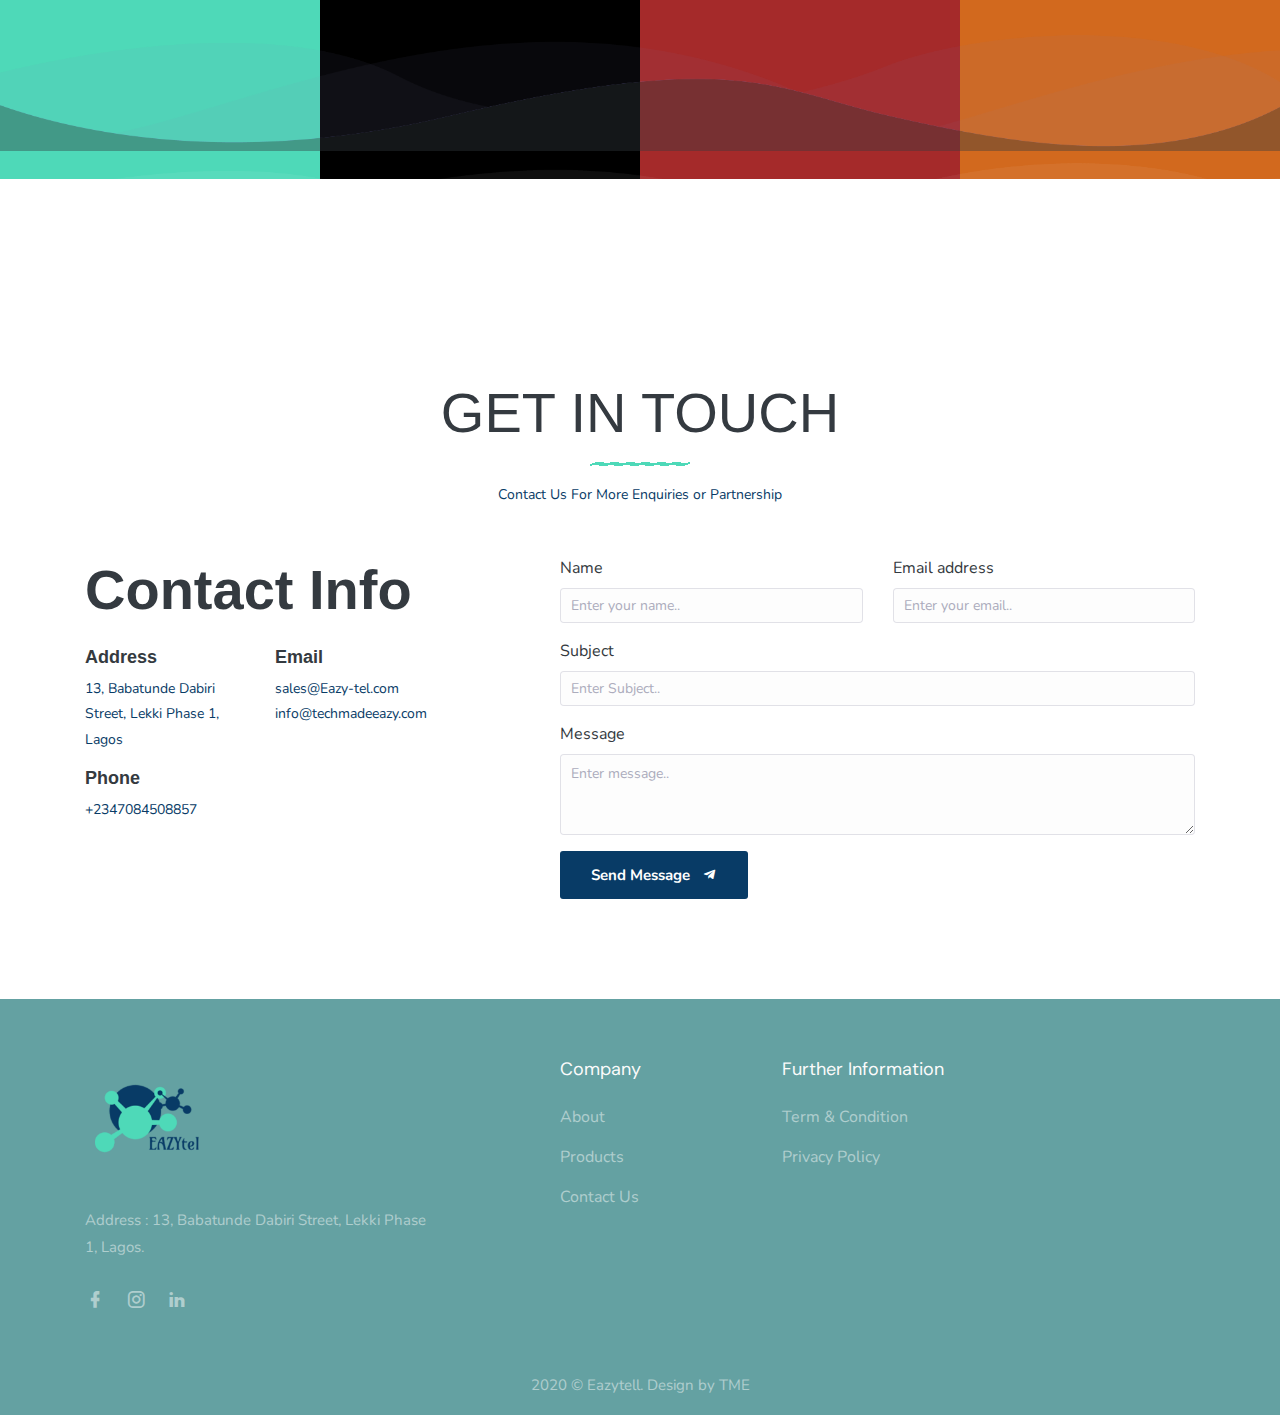
==== commit 3a2cb533: "added to all divs" ====
--- a/index.html
+++ b/index.html
@@ -38,16 +38,16 @@
        font-family:"Oracle Sans",-apple-system,BlinkMacSystemFont,"Segoe UI","Helvetica Neue",sans-serif;
        /* font-family: 'Modak', cursive;
        font-family: 'Chewy', cursive; */
-       text-shadow: -1px -1px 0 #4ed9b8, 1px -1px 0 #4ed9b8, -1px 1px 0 #4ed9b8, 1px 1px 0 #4ed9b8;
+       /* text-shadow: -1px -1px 0 #4ed9b8, 1px -1px 0 #4ed9b8, -1px 1px 0 #4ed9b8, 1px 1px 0 #4ed9b8; */
     
         }
 
         .styletext
         {
-            font-family:"Oracle Sans",-apple-system,BlinkMacSystemFont,"Segoe UI","Helvetica Neue",sans-serif;
+            font-family:"Oracle Sans","-apple-system","BlinkMacSystemFont","Segoe UI","Helvetica Neue",sans-serif;
             /* font-family: 'Modak', cursive;
             font-family: 'Chewy', cursive; */
-            text-shadow: -4px -2px 0 #4ed9b8, 1px -1px 0 #4ed9b8, -1px 1px 0 #4ed9b8, 1px 1px 0 #4ed9b8;
+            
         }
 
         .h4, h4
@@ -251,15 +251,45 @@
                 <a class="close-overlay hidden" style="color: white;"><i class="mdi mdi-arrow-left"></i>back</a>
               </div>
           </div>
+         
           <div class="col-sm containeroerlay" style="background-color: black;" >
             <!-- <img src="images/ourservices3.png" alt="" class="img-fluid mx-auto d-block"> -->
+            <p>testing the text</p>
+            <div class="overlay">
+                <div class="text">
+                <h2>Hello world</h2>
+                <p>Thats how star do.</p>
+                </div>
+                <a class="close-overlay hidden" style="color: white;"><i class="mdi mdi-arrow-left"></i>back</a>
+              </div>
           </div>
+          
           <div class="col-sm containeroerlay" style="background-color: brown;" >
-            <!-- <img src="images/ourservices3.png" alt="" class="img-fluid mx-auto d-block"> -->
+             <!-- <img src="images/ourservices3.png" alt="" class="img-fluid mx-auto d-block"> -->
+             <p>testing the text</p>
+             <div class="overlay">
+                 <div class="text">
+                 <h2>Hello world</h2>
+                 <p>Thats how star do.</p>
+                 </div>
+                 <a class="close-overlay hidden" style="color: white;"><i class="mdi mdi-arrow-left"></i>back</a>
+               </div>
           </div>
+         
+         
           <div class="col-sm containeroerlay" style="background-color: chocolate;">
             <!-- <img src="images/ourservices3.png" alt="" class="img-fluid mx-auto d-block"> -->
+            <p>testing the text</p>
+            <div class="overlay">
+                <div class="text">
+                <h2>Hello world</h2>
+                <p>Thats how star do.</p>
+                </div>
+                <a class="close-overlay hidden" style="color: white;"><i class="mdi mdi-arrow-left"></i>back</a>
+              </div>
           </div>
+        
+        
         </div>
         </div>
         </div>
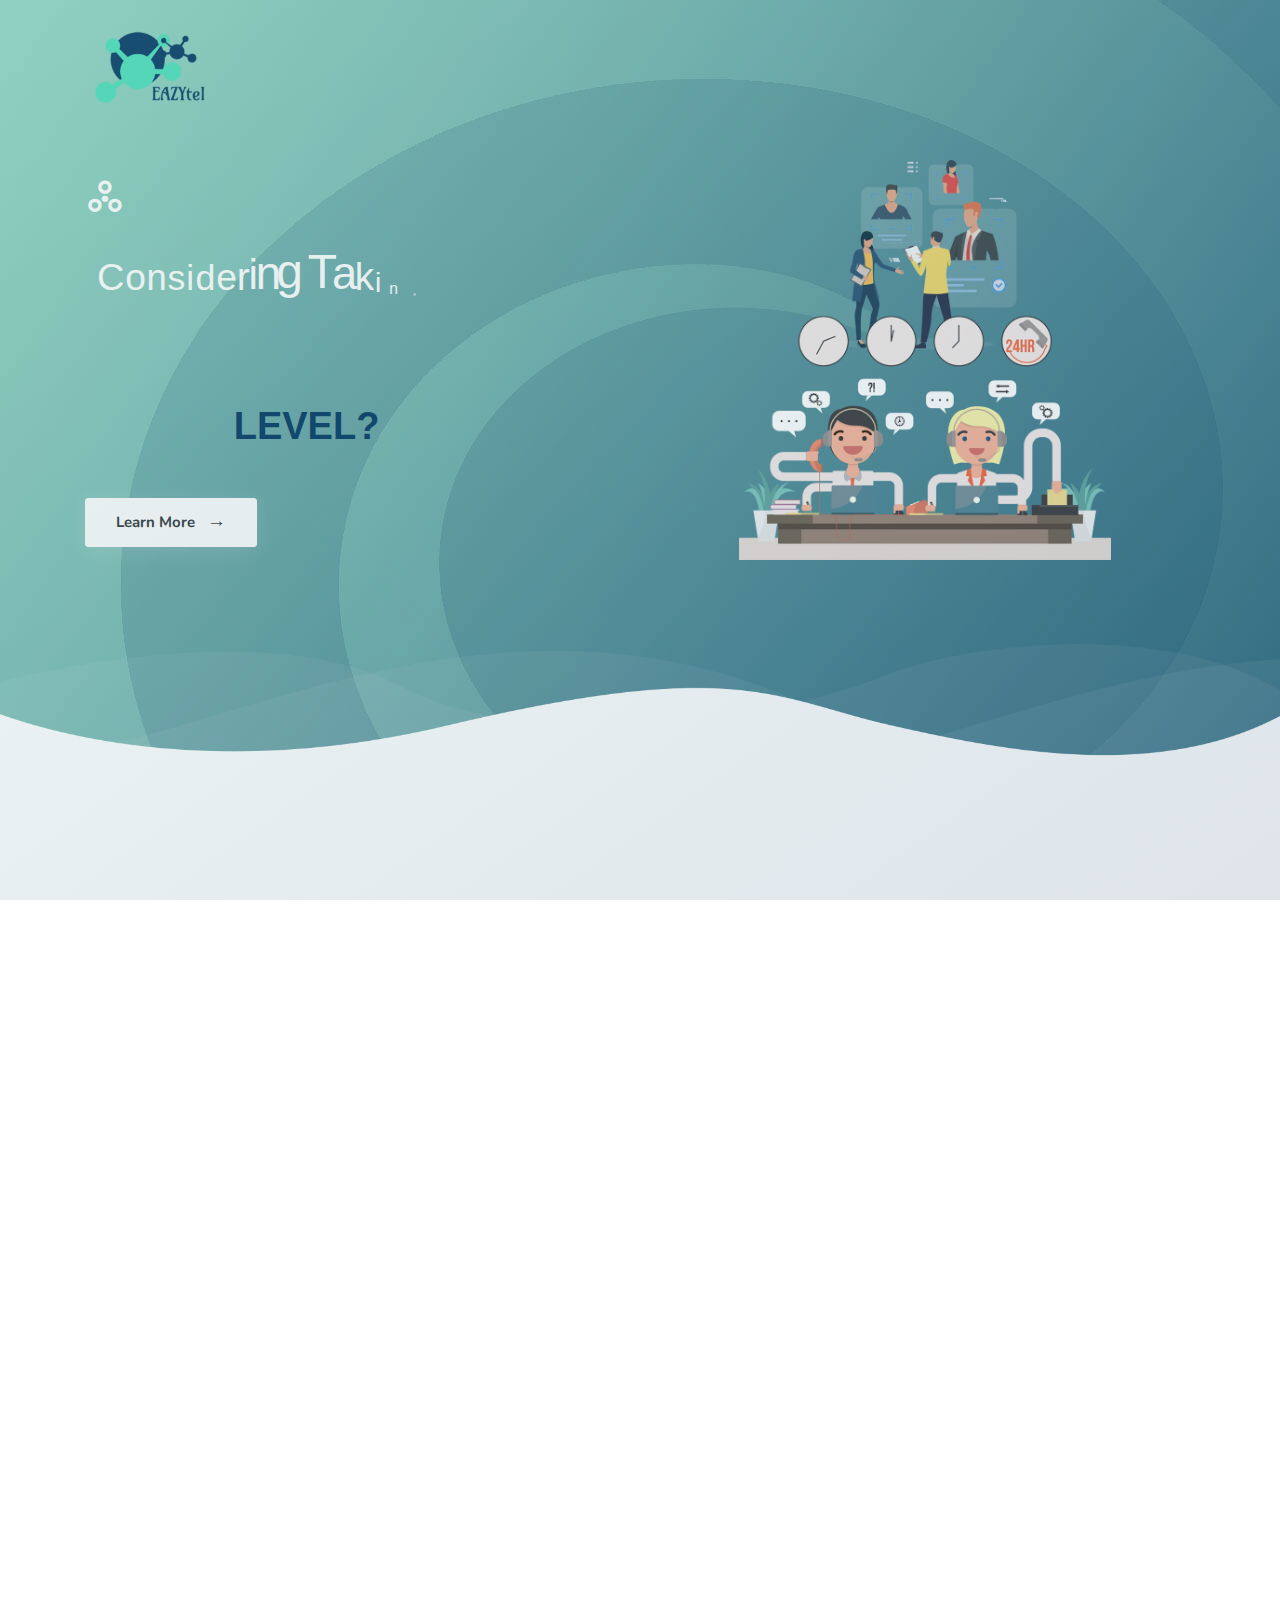
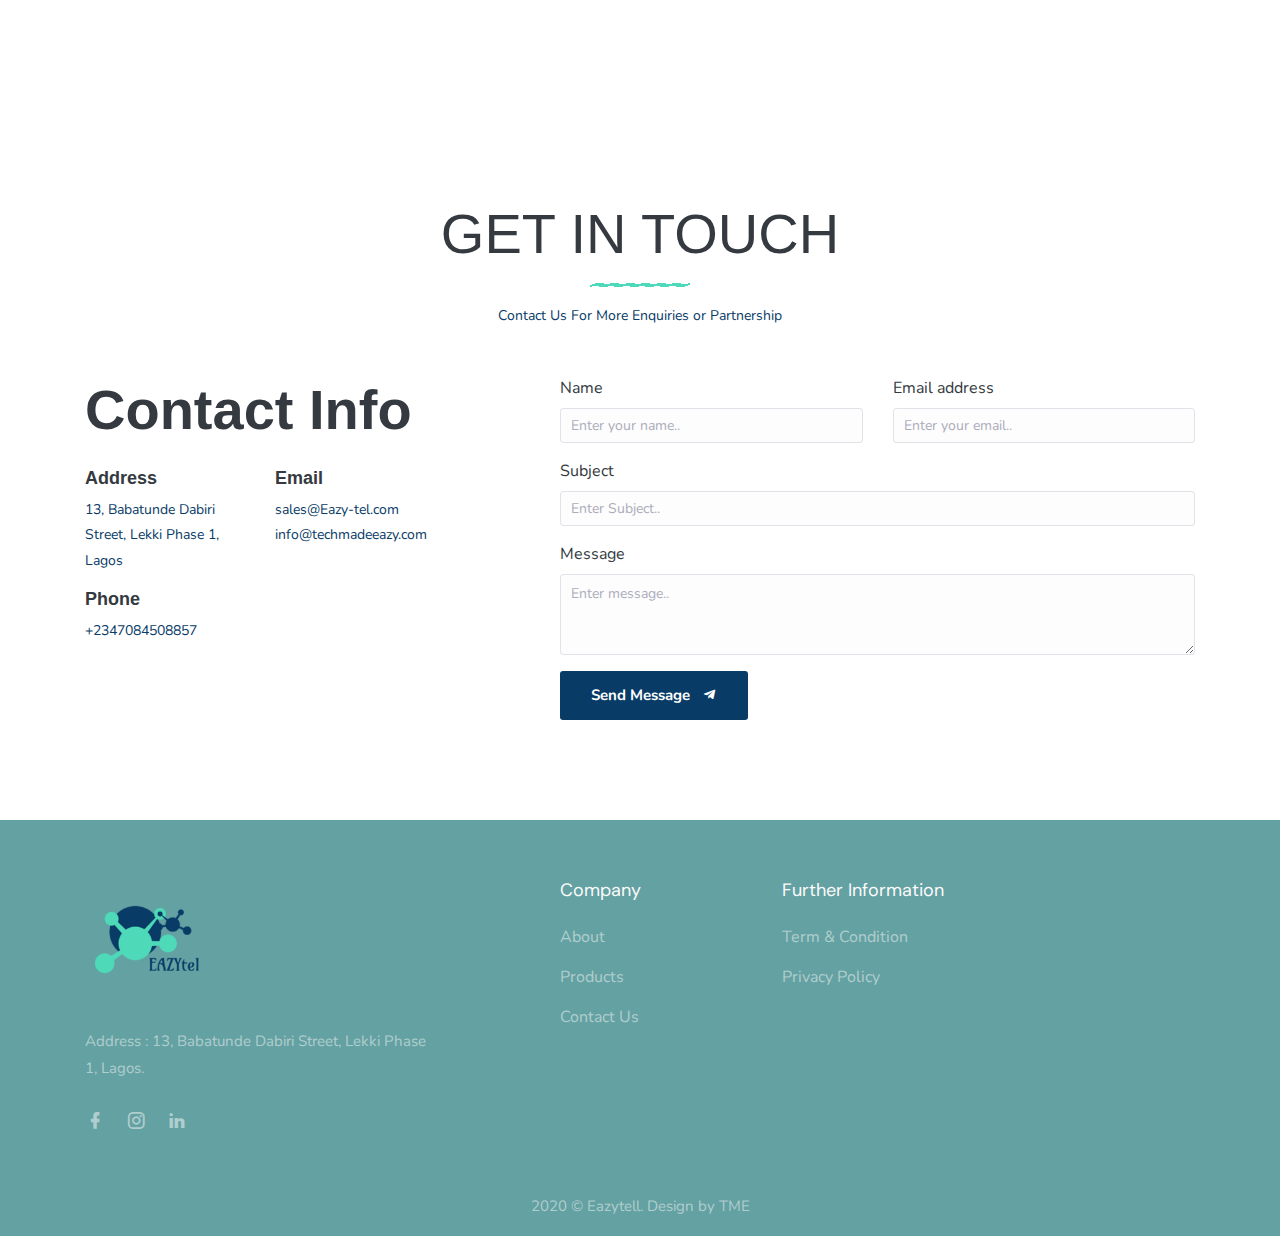
==== commit b5092532: "reduced images size" ====
--- a/index.html
+++ b/index.html
@@ -28,6 +28,8 @@
 
 
     <style>
+      
+
         .text-muted {
             color: #083b66 !important;
             font-size: 14px !important;
@@ -35,7 +37,7 @@
         .title {
 
        font-weight: 900 !important;
-       font-family:"Oracle Sans",-apple-system,BlinkMacSystemFont,"Segoe UI","Helvetica Neue",sans-serif;
+       font-family:"Oracle Sans","-apple-system","BlinkMacSystemFont","Segoe UI","Helvetica Neue",sans-serif;;
        /* font-family: 'Modak', cursive;
        font-family: 'Chewy', cursive; */
        /* text-shadow: -1px -1px 0 #4ed9b8, 1px -1px 0 #4ed9b8, -1px 1px 0 #4ed9b8, 1px 1px 0 #4ed9b8; */
@@ -97,11 +99,40 @@
 
 }
 
+#bg1cover
+{
+    background: url("images/bg1cover.jpg") no-repeat;
+    background-size: cover;
+}
+
+#bg2cover
+{
+    background: url("images/bg2cover.png") no-repeat;
+    background-size: cover;
+}
+
+#bg3cover
+{
+    background: url("images/bg3cover.png") no-repeat;
+    background-size: cover;
+}
+
+#bg4cover
+{
+    background: url("images/bg4cover.png") no-repeat;
+   background-size: cover;
+   background-clip: border-box;
+}
+
+
+
         .containeroerlay:hover .overlay {
   height: 100%;
   cursor: pointer;
 
 }
+
+
 
 
         .text {
@@ -138,6 +169,43 @@
 
 }
 
+#bg1
+{
+    background: url("images/bg1.jpg") no-repeat;
+    /* background-repeat: repeat-y; */
+    background-size: cover;
+}
+#bg2
+{
+    background: url("images/bg2.png") no-repeat;
+   background-size: cover;
+    
+
+}
+
+#bg3
+{
+    background: url("images/bg3.png") no-repeat;
+   background-size: cover;
+   background-clip: border-box;
+
+}
+
+#bg4
+{
+    background: url("images/bg4.png") no-repeat;
+   background-size: cover;
+   background-clip: border-box;
+}
+
+.innercontent
+{
+    text-align: center;
+    margin-top: 50%;
+    color: white;
+    font-weight: 900;
+    font-family:"Oracle Sans","-apple-system","BlinkMacSystemFont","Segoe UI","Helvetica Neue",sans-serif;
+}
 
     </style>
 </head>
@@ -217,7 +285,7 @@
 
                 <div class="col-lg-6 offset-lg-1">
                     <div class="mt-5 mt-lg-0">
-                        <img src="images/etel-img.png" alt="" class="img-fluid mx-auto d-block">
+                        <img src="images/etel-img.png" alt="" class="img-fluid mx-auto d-block" style="height: 400px;">
                     </div>
                 </div>
             </div>
@@ -240,51 +308,63 @@
         <div col-xl-12>
             <div class="container-fluid">
         <div class="row">
-          <div class="col-sm containeroerlay overlaycont" style="background-color: #4ed9b8;">
+          <div class="col-sm containeroerlay overlaycont" id="bg1">
             <!-- <img src="images/ourservices3.png" alt="" class="img-fluid mx-auto d-block"> -->
-            <p>testing the text</p>
-            <div class="overlay">
+            <div class="innercontent">
+                <p>I need Content Here</p>
+            
+            </div>
+            <div class="overlay" id="bg1cover">
                 <div class="text">
                 <h2>Hello world</h2>
-                <p>Thats how star do.</p>
+                <p>Content needed Here too.</p>
                 </div>
                 <a class="close-overlay hidden" style="color: white;"><i class="mdi mdi-arrow-left"></i>back</a>
               </div>
           </div>
          
-          <div class="col-sm containeroerlay" style="background-color: black;" >
+          <div class="col-sm containeroerlay" id="bg2" >
             <!-- <img src="images/ourservices3.png" alt="" class="img-fluid mx-auto d-block"> -->
-            <p>testing the text</p>
-            <div class="overlay">
+            <div class="innercontent">
+                <p>I need Content Here</p>
+            
+            </div>
+            <div class="overlay" id="bg2cover">
                 <div class="text">
-                <h2>Hello world</h2>
-                <p>Thats how star do.</p>
-                </div>
+                    <h2>Hello world</h2>
+                    <p>Content needed Here too.</p>
+                    </div>
                 <a class="close-overlay hidden" style="color: white;"><i class="mdi mdi-arrow-left"></i>back</a>
               </div>
           </div>
           
-          <div class="col-sm containeroerlay" style="background-color: brown;" >
+          <div class="col-sm containeroerlay" id="bg3" >
              <!-- <img src="images/ourservices3.png" alt="" class="img-fluid mx-auto d-block"> -->
-             <p>testing the text</p>
-             <div class="overlay">
-                 <div class="text">
-                 <h2>Hello world</h2>
-                 <p>Thats how star do.</p>
-                 </div>
+             <div class="innercontent">
+                <p>I need Content Here</p>
+            
+            </div>
+             <div class="overlay" id="bg3cover">
+                <div class="text">
+                    <h2>Hello world</h2>
+                    <p>Content needed Here too.</p>
+                    </div>
                  <a class="close-overlay hidden" style="color: white;"><i class="mdi mdi-arrow-left"></i>back</a>
                </div>
           </div>
          
          
-          <div class="col-sm containeroerlay" style="background-color: chocolate;">
+          <div class="col-sm containeroerlay" id="bg4">
             <!-- <img src="images/ourservices3.png" alt="" class="img-fluid mx-auto d-block"> -->
-            <p>testing the text</p>
-            <div class="overlay">
+            <div class="innercontent">
+                <p>I need Content Here</p>
+            
+            </div>
+            <div class="overlay" id="bg4cover">
                 <div class="text">
-                <h2>Hello world</h2>
-                <p>Thats how star do.</p>
-                </div>
+                    <h2>Hello world</h2>
+                    <p>Content needed Here too.</p>
+                    </div>
                 <a class="close-overlay hidden" style="color: white;"><i class="mdi mdi-arrow-left"></i>back</a>
               </div>
           </div>
@@ -294,7 +374,7 @@
         </div>
         </div>
 
-        <div class="container-fluid">
+        <!-- <div class="container-fluid">
             <div class="row">
                 <div class="hero-bottom-img">
                     <img src="images/hero-7-shape-dark.png" alt="" class="img-fluid shape-dark mx-auto" style="opacity: 0.4;">
@@ -302,7 +382,7 @@
                     
                 </div>
             </div>
-        </div>
+        </div> -->
 
 
       </section>
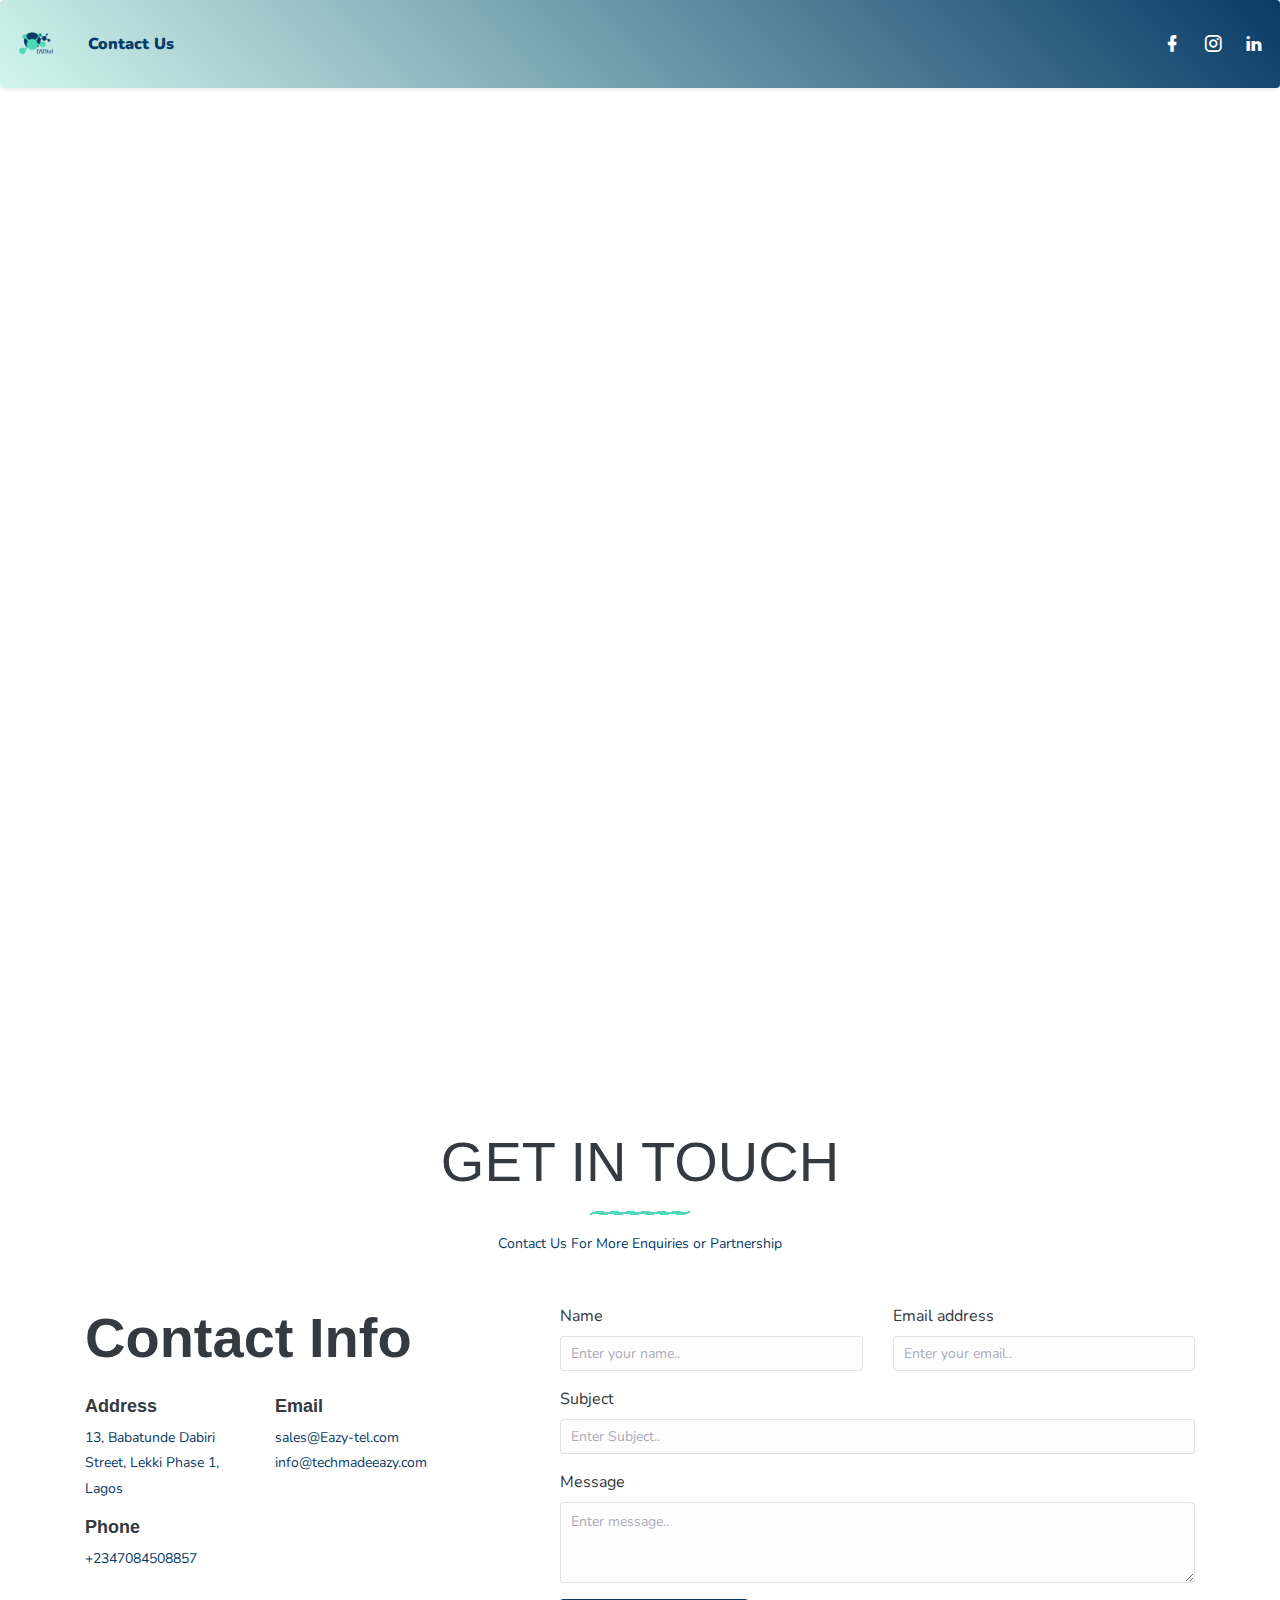
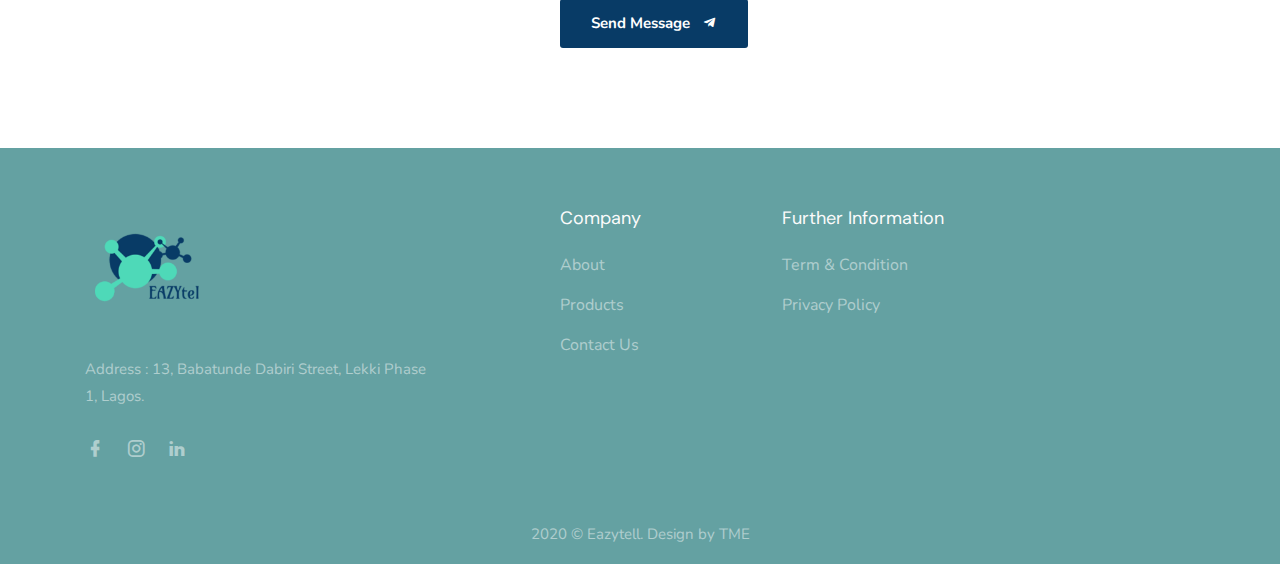
==== commit 7d6ac3e9: "navbar and column changed" ====
--- a/index.html
+++ b/index.html
@@ -139,12 +139,14 @@
   color: white;
   font-size: 20px;
   position: absolute;
-  top: 50%;
-  left: 50%;
+   top: 45%; 
+   left: 51%;
+  text-align: left;
   -webkit-transform: translate(-50%, -50%);
   -ms-transform: translate(-50%, -50%);
   transform: translate(-50%, -50%);
   text-align: center;
+  width: 100%;
 }
 
  a.close-overlay.hidden {
@@ -204,7 +206,35 @@
     margin-top: 50%;
     color: white;
     font-weight: 900;
-    font-family:"Oracle Sans","-apple-system","BlinkMacSystemFont","Segoe UI","Helvetica Neue",sans-serif;
+    font-family:"Oracle Sans","-apple-system","BlinkMacSystemFont","Segoe UI","Helvetica Neue",sans-serif !important;
+}
+
+.navbar{
+    background-image: linear-gradient(45deg, #4ed9b840, #083b66) !important;
+    
+}
+
+
+
+.navbar-light .navbar-nav li a {
+    color: #083b66 !important;
+}
+
+.navbar-light .navbar-nav li a:hover {
+    color: #fff !important;
+}
+
+.socicon
+{
+    color: white !important;
+}
+.h3s
+{
+    text-align: left;
+    font-size: 16px;
+}
+hr{
+    border-top: 1px solid rgba(255, 255, 255, 0.98) !important;
 }
 
     </style>
@@ -213,7 +243,7 @@
 <body>
 
     <!-- Loader -->
-    <div id="preloader">
+    <!-- <div id="preloader">
         <div id="status">
             <div class="sk-chase">
                 <div class="sk-chase-dot"></div>
@@ -224,20 +254,20 @@
                 <div class="sk-chase-dot"></div>
             </div>
         </div>
-    </div>
+    </div> -->
 
     <!--Navbar Start-->
-    <nav class="navbar navbar-expand-lg fixed-top navbar-custom sticky sticky-dark nav-light">
+    <!-- <nav class="navbar fixed-top navbar-custom sticky sticky-dark nav-light">
         <div class="container">
-            <!-- LOGO -->
+            LOGO
             <a class="navbar-brand logo" href="layout-two-1.html">
                 <img src="images/easytelLOGO.png" alt="" class="logo-dark" height="100">
                 <img src="images/easytelLOGO.png" alt="" class="logo-light" height="130">
             </a>
-            <!-- <button class="navbar-toggler" type="button" data-toggle="collapse" data-target="#navbarCollapse" aria-controls="navbarCollapse" aria-expanded="false" aria-label="Toggle navigation">
+             <button class="navbar-toggler" type="button" data-toggle="collapse" data-target="#navbarCollapse" aria-controls="navbarCollapse" aria-expanded="false" aria-label="Toggle navigation">
                 <i class="mdi mdi-menu"></i>
-            </button> -->
-            <!-- <div class="collapse navbar-collapse" id="navbarCollapse">
+            </button> 
+             <div class="collapse navbar-collapse" id="navbarCollapse">
                 <ul class="navbar-nav ml-auto navbar-center" id="mySidenav">
                     <li class="nav-item active">
                         <a href="#home" class="nav-link">Home</a>
@@ -256,13 +286,42 @@
                         <a href="#contact" class="nav-link">Contact Us</a>
                     </li>
                 </ul>
-            </div> -->
-        </div>
-    </nav>
+            </div> 
+        </div>
+    </nav> -->
+   
+    <nav class="navbar navbar-expand-lg navbar-light shadow-sm p-3 rounded">
+        <a class="navbar-brand" href="index.html"><img src="images/easytelLOGO.png" alt="" class="logo-dark" height="40"></a>
+        <button class="navbar-toggler" type="button" data-toggle="collapse" data-target="#navbarSupportedContent" aria-controls="navbarSupportedContent" aria-expanded="false" aria-label="Toggle navigation">
+          <span class="navbar-toggler-icon"></span>
+        </button>
+      
+        <div class="collapse navbar-collapse" id="navbarSupportedContent">
+          <ul class="navbar-nav mr-auto">
+            <li class="nav-item nav-link">
+              <a class="nav-link" href="#contact" style="font-weight: 900;">Contact Us</a>
+            </li>
+            
+            
+          </ul>
+        
+
+          <ul class="footer-icons list-inline f-20 mb-0">
+            <li class="list-inline-item mr-3"><a href="https://www.facebook.com/techmadeeazy/" class="socicon"><i class="mdi mdi-facebook"></i></a></li>
+            <li class="list-inline-item mr-3"><a href="https://www.instagram.com/techmadeeazy/" class="socicon"><i class="mdi mdi-instagram"></i></a></li>
+            <li class="list-inline-item"><a href="https://www.linkedin.com/company/techmadeeazy/about/" class="socicon"><i class="mdi mdi-linkedin"></i></a></li>
+        </ul>
+
+
+
+        </div>
+      </nav>
+   
+   
     <!-- Navbar End -->
 
     <!-- Hero Start -->
-    <section class="hero-7-bg position-relative" id="home">
+    <!-- <section class="hero-7-bg position-relative" id="home">
         <div class="hero-7-bg-overlay"></div>
         <div class="container ">
             <div class="row align-items-center">
@@ -278,7 +337,7 @@
                             <span><p class="styletext" style="text-align: center; color: #083b66 ">LEVEL?</p></span>
                             </span>
                         </h1>
-                        <!-- <p class="text-light-70 mb-4 pb-2">Considering Taking Your Customer to The Next LEVEL?</p>-->
+                         <p class="text-light-70 mb-4 pb-2">Considering Taking Your Customer to The Next LEVEL?</p>
                         <a href="#about" class="btn btn-light">Learn More <span class="ml-2 right-icon">&#8594;</span></a>
                     </div>
                 </div>
@@ -298,7 +357,7 @@
                 </div>
             </div>
         </div>
-    </section>
+    </section> -->
     <!-- Hero End -->
 
     <!-- Begin Service div -->
@@ -311,13 +370,25 @@
           <div class="col-sm containeroerlay overlaycont" id="bg1">
             <!-- <img src="images/ourservices3.png" alt="" class="img-fluid mx-auto d-block"> -->
             <div class="innercontent">
-                <p>I need Content Here</p>
+                <h1 style="font-weight: 900; text-align: left;">Cloud</h1>
+                <p class="h3s">Take advantage of our cloud VOIP Solutions.</p>
             
             </div>
             <div class="overlay" id="bg1cover">
                 <div class="text">
-                <h2>Hello world</h2>
-                <p>Content needed Here too.</p>
+                    <h1 style="font-weight: 900;text-align: left;">Cloud</h1>
+                    <p class="h3s">Take advantage of our cloud VOIP Solutions such as.</p>
+                    <hr/>
+                    <ul style="text-align: left;">
+                        <li><a href="#">Eazytel Cloud PBX</a></li>
+                        <p style="font-size: 14px;">Get a cloud-hosted small business phone system and get 36% savings compared to traditional phone service providers. </p>
+                        <li><a href="#">Eazytel Contact Center</a> </li>
+                        <p style="font-size: 14px;">Eazytel-CC significantly enhances customer engagement. Transform your contact center into a strategic business asset, with customer engagement services that offer omnichannel support with real-time and predictive analytics-based routing and reporting. You can even easily run your contact center from within  </p>
+                        <li><a href="#">Eazytel  Video Conference</a> </li>
+                        <p style="font-size: 14px;">Bring people and teams together with a single, high powered video meeting platform to amplify your company communications.  </p>
+
+
+                    </ul>
                 </div>
                 <a class="close-overlay hidden" style="color: white;"><i class="mdi mdi-arrow-left"></i>back</a>
               </div>
@@ -326,7 +397,8 @@
           <div class="col-sm containeroerlay" id="bg2" >
             <!-- <img src="images/ourservices3.png" alt="" class="img-fluid mx-auto d-block"> -->
             <div class="innercontent">
-                <p>I need Content Here</p>
+                <h1>Cloud</h1>
+                <h3 class="h3s">Take advantage of our cloud VOIP Solutions.</h3>
             
             </div>
             <div class="overlay" id="bg2cover">
@@ -336,21 +408,6 @@
                     </div>
                 <a class="close-overlay hidden" style="color: white;"><i class="mdi mdi-arrow-left"></i>back</a>
               </div>
-          </div>
-          
-          <div class="col-sm containeroerlay" id="bg3" >
-             <!-- <img src="images/ourservices3.png" alt="" class="img-fluid mx-auto d-block"> -->
-             <div class="innercontent">
-                <p>I need Content Here</p>
-            
-            </div>
-             <div class="overlay" id="bg3cover">
-                <div class="text">
-                    <h2>Hello world</h2>
-                    <p>Content needed Here too.</p>
-                    </div>
-                 <a class="close-overlay hidden" style="color: white;"><i class="mdi mdi-arrow-left"></i>back</a>
-               </div>
           </div>
          
          
--- a/css/style.css
+++ b/css/style.css
@@ -89,7 +89,7 @@
     display: inline-block;
 }
 
-.navbar-custom .navbar-nav li a {
+/* .navbar-custom .navbar-nav li a {
     line-height: 26px;
     color: rgba(255, 255, 255, 0.7);
     font-size: 15px;
@@ -99,7 +99,7 @@
     background-color: transparent !important;
     padding: 6px 0;
     margin: 0 20px;
-}
+} */
 
 .navbar-custom .navbar-nav li .nav-link {
     padding-right: 0px;
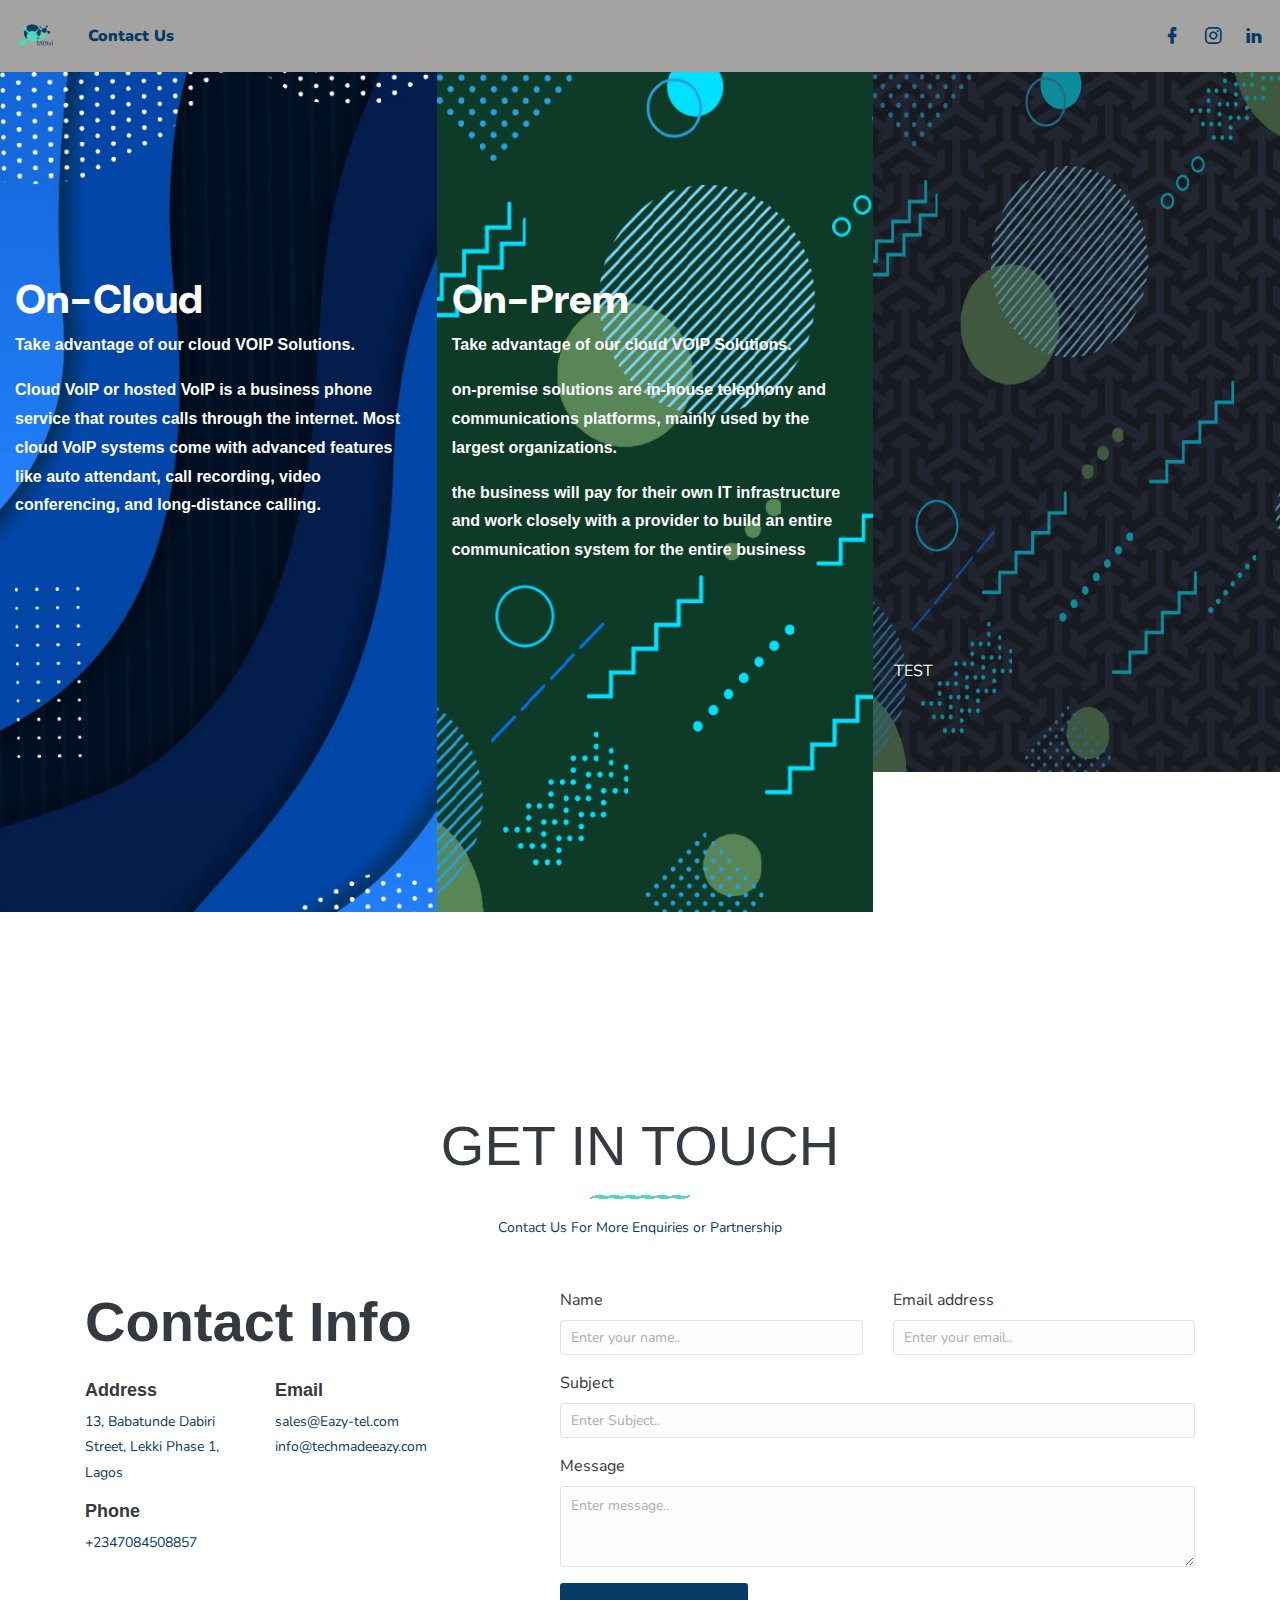
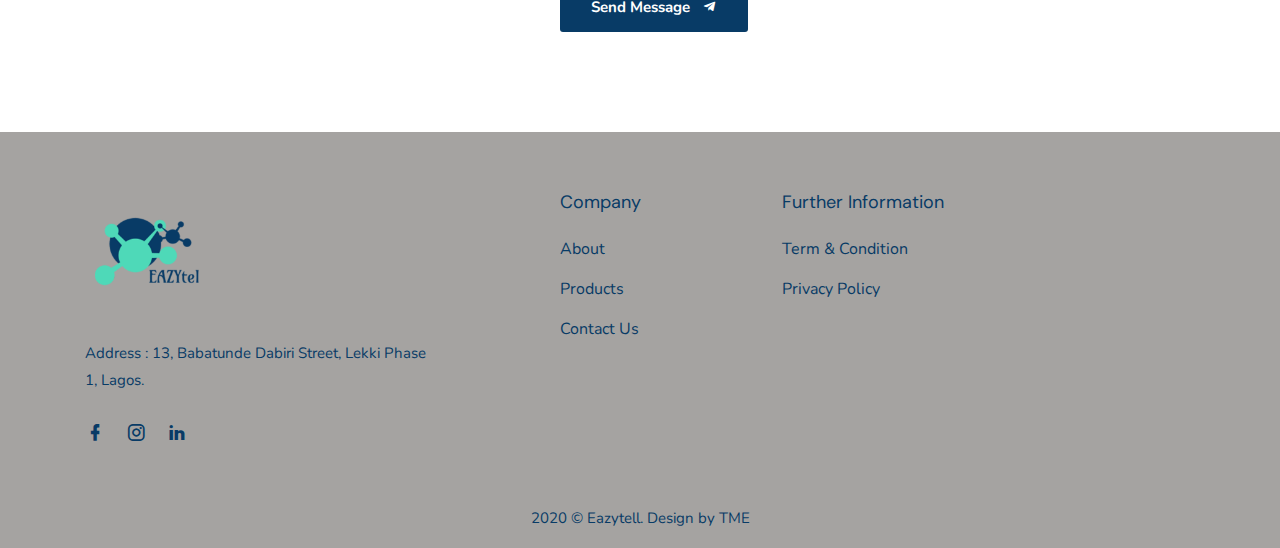
==== commit b9a02c7d: "new slider added" ====
--- a/index.html
+++ b/index.html
@@ -176,11 +176,13 @@
     background: url("images/bg1.jpg") no-repeat;
     /* background-repeat: repeat-y; */
     background-size: cover;
+   /* width: 100%; */
 }
 #bg2
 {
     background: url("images/bg2.png") no-repeat;
    background-size: cover;
+   width: 100%;
     
 
 }
@@ -193,12 +195,6 @@
 
 }
 
-#bg4
-{
-    background: url("images/bg4.png") no-repeat;
-   background-size: cover;
-   background-clip: border-box;
-}
 
 .innercontent
 {
@@ -210,7 +206,7 @@
 }
 
 .navbar{
-    background-image: linear-gradient(45deg, #4ed9b840, #083b66) !important;
+    background-color:#403c3878 !important;
     
 }
 
@@ -226,7 +222,7 @@
 
 .socicon
 {
-    color: white !important;
+    color: #083b66 !important;
 }
 .h3s
 {
@@ -237,7 +233,28 @@
     border-top: 1px solid rgba(255, 255, 255, 0.98) !important;
 }
 
+
+</style>
+
+<style>
+    /* Make the image fully responsive */
+    .carousel-inner img {
+        width: 100%;
+        height: 700px;
+    }
+
+    .carousel-content {
+  position: absolute;
+  bottom: 10%;
+  left: 5%;
+  z-index: 20;
+  color: white;
+  text-shadow: 0 1px 2px rgba(0,0,0,.6);
+}
     </style>
+
+
+
 </head>
 
 <body>
@@ -290,7 +307,7 @@
         </div>
     </nav> -->
    
-    <nav class="navbar navbar-expand-lg navbar-light shadow-sm p-3 rounded">
+    <nav class="navbar navbar-expand-lg navbar-light shadow-sm">
         <a class="navbar-brand" href="index.html"><img src="images/easytelLOGO.png" alt="" class="logo-dark" height="40"></a>
         <button class="navbar-toggler" type="button" data-toggle="collapse" data-target="#navbarSupportedContent" aria-controls="navbarSupportedContent" aria-expanded="false" aria-label="Toggle navigation">
           <span class="navbar-toggler-icon"></span>
@@ -366,17 +383,18 @@
      
         <div col-xl-12>
             <div class="container-fluid">
-        <div class="row">
-          <div class="col-sm containeroerlay overlaycont" id="bg1">
-            <!-- <img src="images/ourservices3.png" alt="" class="img-fluid mx-auto d-block"> -->
-            <div class="innercontent">
-                <h1 style="font-weight: 900; text-align: left;">Cloud</h1>
+        <div class="row" style="display: flex;">
+          <div class="col-sm containeroerlay"  id="bg1">
+    
+             <div class="innercontent">
+                 <h1 style="font-weight: 900; text-align: left;">On-Cloud</h1>
                 <p class="h3s">Take advantage of our cloud VOIP Solutions.</p>
+                <p class="h3s">Cloud VoIP or hosted VoIP is a business phone service that routes calls through the internet. Most cloud VoIP systems come with advanced features like auto attendant, call recording, video conferencing, and long-distance calling.</p> 
             
-            </div>
+            </div> 
             <div class="overlay" id="bg1cover">
                 <div class="text">
-                    <h1 style="font-weight: 900;text-align: left;">Cloud</h1>
+                    <h1 style="font-weight: 900;text-align: left;">On-Cloud</h1>
                     <p class="h3s">Take advantage of our cloud VOIP Solutions such as.</p>
                     <hr/>
                     <ul style="text-align: left;">
@@ -391,42 +409,74 @@
                     </ul>
                 </div>
                 <a class="close-overlay hidden" style="color: white;"><i class="mdi mdi-arrow-left"></i>back</a>
-              </div>
+              </div> 
+
+
           </div>
          
           <div class="col-sm containeroerlay" id="bg2" >
             <!-- <img src="images/ourservices3.png" alt="" class="img-fluid mx-auto d-block"> -->
             <div class="innercontent">
-                <h1>Cloud</h1>
-                <h3 class="h3s">Take advantage of our cloud VOIP Solutions.</h3>
+                <h1 style="font-weight: 900; text-align: left;">On-Prem</h1>
+                <p class="h3s">Take advantage of our cloud VOIP Solutions.</p>
+                <p class="h3s">on-premise solutions are in-house telephony and communications platforms, mainly used by the largest organizations.</p> 
+                <p class="h3s">the business will pay for their own IT infrastructure and work closely with a provider to build an entire communication system for the entire business</p>
             
             </div>
-            <div class="overlay" id="bg2cover">
+            <div class="overlay" id="bg2cover" >
                 <div class="text">
-                    <h2>Hello world</h2>
-                    <p>Content needed Here too.</p>
+                    <h1 style="font-weight: 900; text-align: left;">On-Prem</h1>
+                    <p class="h3s">Leverage on our On-premise VOIP Solutions such as.</p>
+                    <hr/>
+                    <ul style="text-align: left;">
+                        <li><a href="#">Eazytel Contact Center</a></li>
+                        <p style="font-size: 14px;">When it comes to your customers, building a better experience<br/> around them gives you the ultimate advantage.<br/> Our all-in-one contact center solution lets you make each customer's experience an exceptional one. </p>
+                        <li><a href="#">Eazytel  IP PBX </a> </li>
+                        <p style="font-size: 14px;">Eazytel  IP PBX is an all-in-one IP PBX hardware with built-in software that provides SMEs and start-ups with reliable, feature-rich VoIP communications, allowing them to upgrade their legacy PBX systems without necessitating a complete replacement of equipment.<br/> Eazytel IP PBX can integrate with existing PSTN lines and analog phone equipment in just a few hours, ensuring a seamless and cost-effective VoIP transition that will align with most companies’ long-term equipment and network upgrade strategies   </p>
+                        
+
+
+                    </ul>
                     </div>
                 <a class="close-overlay hidden" style="color: white;"><i class="mdi mdi-arrow-left"></i>back</a>
               </div>
           </div>
          
          
-          <div class="col-sm containeroerlay" id="bg4">
-            <!-- <img src="images/ourservices3.png" alt="" class="img-fluid mx-auto d-block"> -->
-            <div class="innercontent">
-                <p>I need Content Here</p>
-            
-            </div>
-            <div class="overlay" id="bg4cover">
-                <div class="text">
-                    <h2>Hello world</h2>
-                    <p>Content needed Here too.</p>
-                    </div>
-                <a class="close-overlay hidden" style="color: white;"><i class="mdi mdi-arrow-left"></i>back</a>
-              </div>
+          <div class="col-sm carousel slide" data-ride="carousel" id="demo" style="padding-left: 0px; padding-right: 0PX;">
+           
+            <!-- Indicators -->
+  <ul class="carousel-indicators">
+    <li data-target="#demo" data-slide-to="0" class="active"></li>
+    <li data-target="#demo" data-slide-to="1"></li>
+    <li data-target="#demo" data-slide-to="2"></li>
+  </ul>
+           
+     <!-- The slideshow -->
+  <div class="carousel-inner">
+    <div class="carousel-item active">
+     
+        <img src="images/slider1.jpg" alt="slider1" >
+        <div class="carousel-content">
+            <p>TEST</p>
+          </div>
+          <!-- <div class="carousel-caption">
+            <h3>What we do</h3>
+          </div> -->
+    </div>
+    <div class="carousel-item">
+      <img src="images/phoneuser.jpg" alt="slider2" >
+    </div>
+    <div class="carousel-item">
+      <img src="images/slider2.jpg" alt="slider3" >
+    </div>
+  </div>
+          
+         
           </div>
         
         
+        </div>
         </div>
         </div>
         </div>
@@ -613,6 +663,11 @@
     <script src="js/owl.carousel.min.js"></script>
     <!-- Main Js -->
     <script src="js/app.js"></script>
+    
+    <script src="https://ajax.googleapis.com/ajax/libs/jquery/3.4.1/jquery.min.js"></script>
+
+
+
 
     <!--Chat Section Begin-->
 
--- a/css/style.css
+++ b/css/style.css
@@ -1736,7 +1736,7 @@
 
 .footer {
     padding: 60px 0 0;
-    background-color: #64a1a2;
+    background-color: #403c3878;
 }
 
 .footer .logo-light {
@@ -1749,11 +1749,11 @@
 
 .footer .footer-desc,
 .footer .footer-alt {
-    color: rgba(251, 251, 251, 0.5);
+    color: rgb(8, 59, 102);
 }
 
 .footer .footer-list-title {
-    color: #fbfbfb;
+    color: #083b66;
 }
 
 .footer .footer-icons {
@@ -1763,7 +1763,7 @@
 }
 
 .footer .footer-icons a {
-    color: rgba(251, 251, 251, 0.5);
+    color:rgb(8, 59, 102);
 }
 
 .footer .footer-icons a:hover {
@@ -1777,7 +1777,7 @@
 .footer .company-sub-menu li a {
     -webkit-transition: all 0.5s;
     transition: all 0.5s;
-    color: rgba(251, 251, 251, 0.5);
+    color: rgb(8, 59, 102)
 }
 
 .footer .company-sub-menu li a:hover {
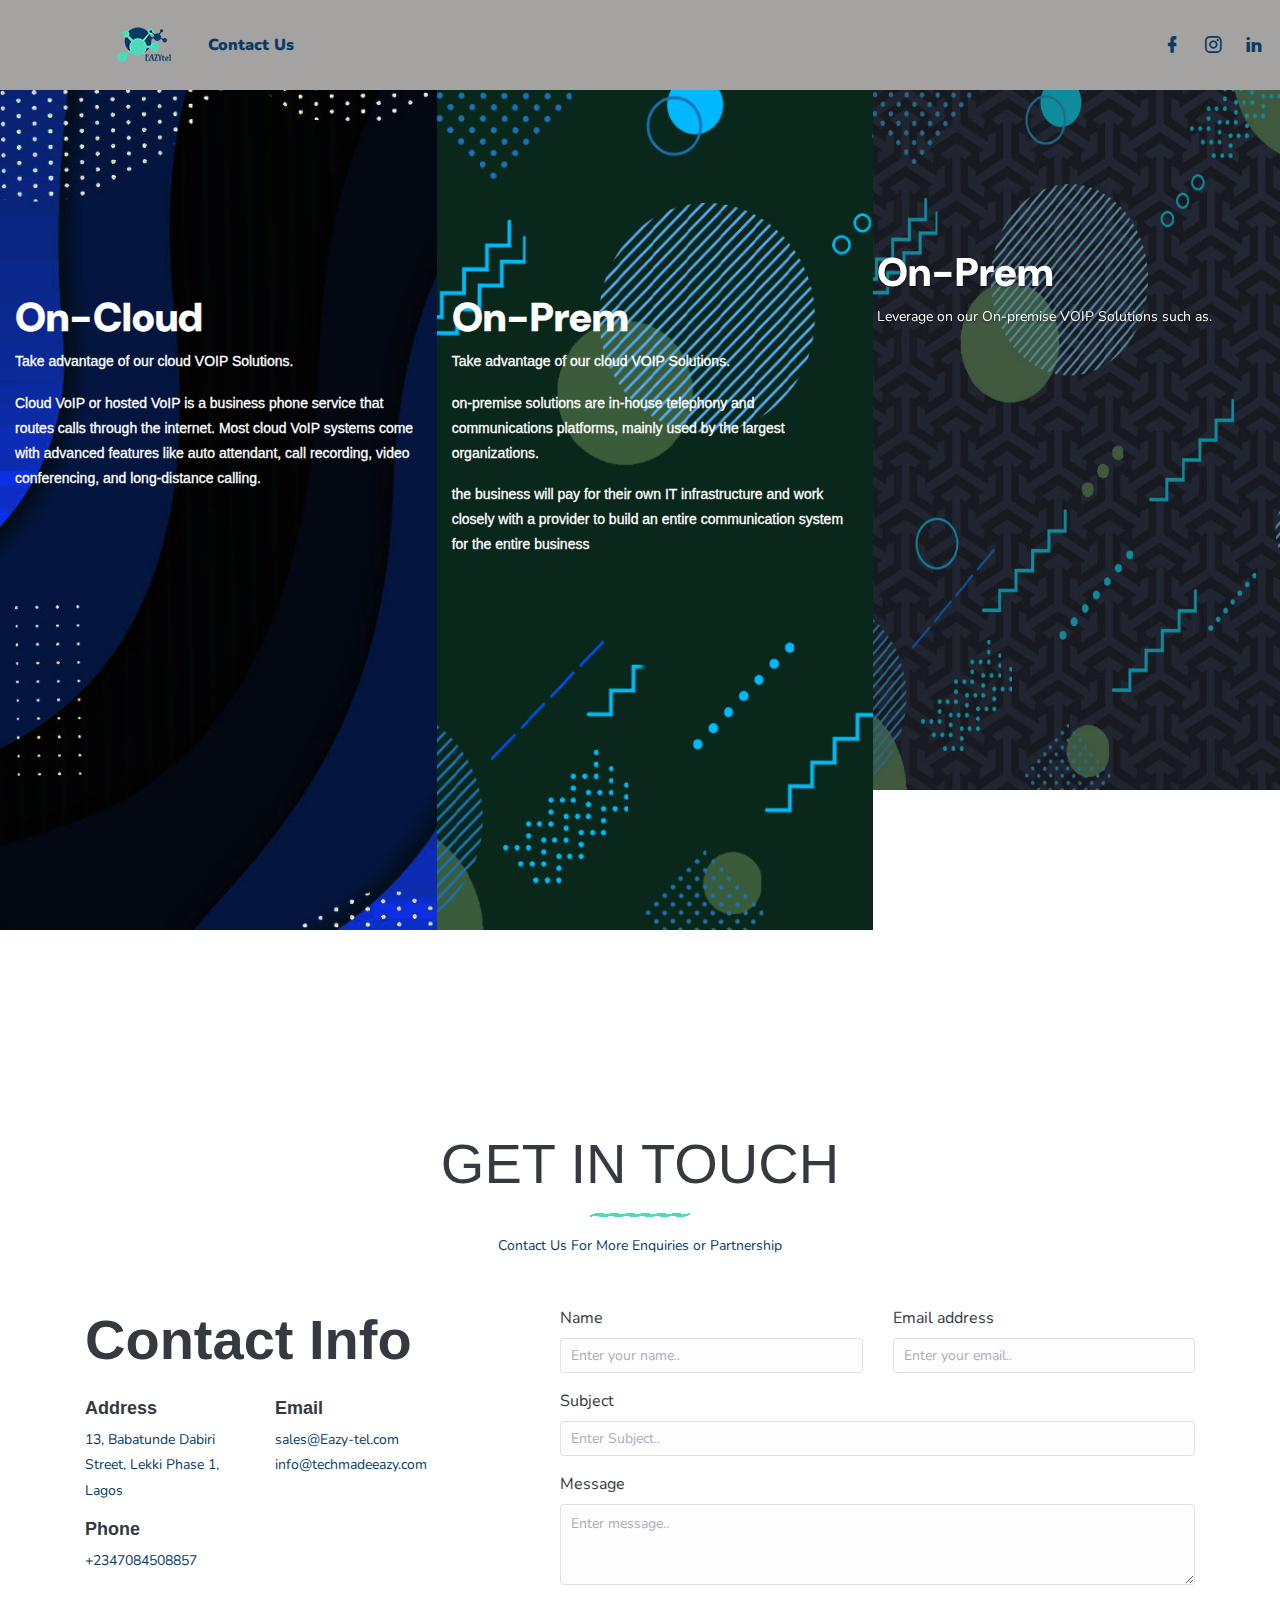
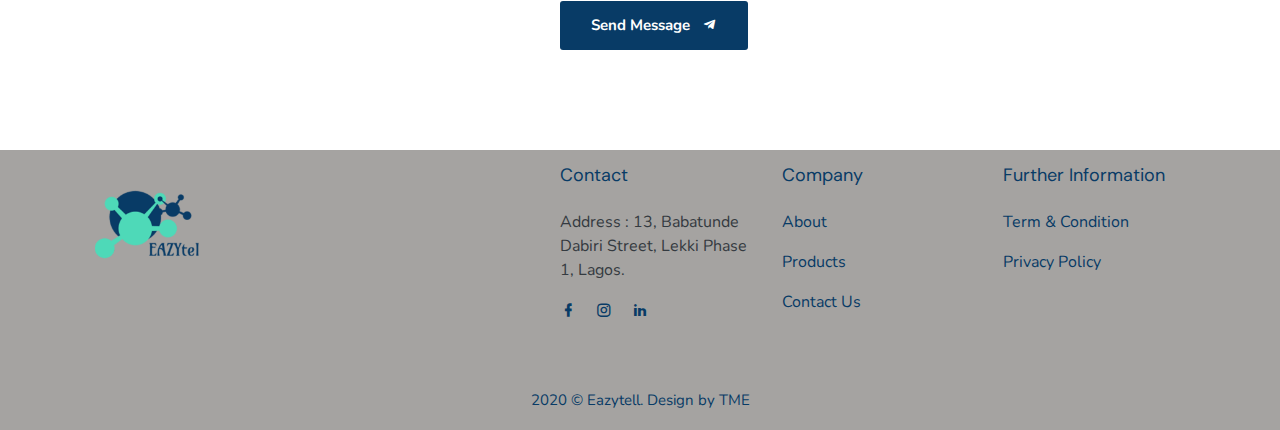
==== commit 64a64bc5: "updated changes" ====
--- a/index.html
+++ b/index.html
@@ -201,7 +201,8 @@
     text-align: center;
     margin-top: 50%;
     color: white;
-    font-weight: 900;
+    /* font-weight: 900; */
+    -webkit-text-stroke-width: thin !important;
     font-family:"Oracle Sans","-apple-system","BlinkMacSystemFont","Segoe UI","Helvetica Neue",sans-serif !important;
 }
 
@@ -227,11 +228,12 @@
 .h3s
 {
     text-align: left;
-    font-size: 16px;
+    font-size: 14px;
 }
 hr{
     border-top: 1px solid rgba(255, 255, 255, 0.98) !important;
 }
+
 
 
 </style>
@@ -245,11 +247,25 @@
 
     .carousel-content {
   position: absolute;
-  bottom: 10%;
-  left: 5%;
+  bottom: 10%; 
   z-index: 20;
   color: white;
   text-shadow: 0 1px 2px rgba(0,0,0,.6);
+}
+.carousel-text
+{
+    text-align: center;
+vertical-align: middle;
+line-height: 90px;   
+}
+
+.f{
+margin-top: unset !important;
+}
+
+.footer
+{
+    padding: 15px 0 0 !important;
 }
     </style>
 
@@ -308,7 +324,8 @@
     </nav> -->
    
     <nav class="navbar navbar-expand-lg navbar-light shadow-sm">
-        <a class="navbar-brand" href="index.html"><img src="images/easytelLOGO.png" alt="" class="logo-dark" height="40"></a>
+        <a class="navbar-brand" href="index.html"><img src="images/easytelLOGO.png" alt="" class="logo-dark"  style="
+            margin-left: 6rem;"></a>
         <button class="navbar-toggler" type="button" data-toggle="collapse" data-target="#navbarSupportedContent" aria-controls="navbarSupportedContent" aria-expanded="false" aria-label="Toggle navigation">
           <span class="navbar-toggler-icon"></span>
         </button>
@@ -324,6 +341,7 @@
         
 
           <ul class="footer-icons list-inline f-20 mb-0">
+            
             <li class="list-inline-item mr-3"><a href="https://www.facebook.com/techmadeeazy/" class="socicon"><i class="mdi mdi-facebook"></i></a></li>
             <li class="list-inline-item mr-3"><a href="https://www.instagram.com/techmadeeazy/" class="socicon"><i class="mdi mdi-instagram"></i></a></li>
             <li class="list-inline-item"><a href="https://www.linkedin.com/company/techmadeeazy/about/" class="socicon"><i class="mdi mdi-linkedin"></i></a></li>
@@ -398,17 +416,17 @@
                     <p class="h3s">Take advantage of our cloud VOIP Solutions such as.</p>
                     <hr/>
                     <ul style="text-align: left;">
-                        <li><a href="#">Eazytel Cloud PBX</a></li>
+                        <li><a href="Eazytel-CloudPBX.html" style="color: #4ed9b8;">Eazytel Cloud PBX</a></li>
                         <p style="font-size: 14px;">Get a cloud-hosted small business phone system and get 36% savings compared to traditional phone service providers. </p>
-                        <li><a href="#">Eazytel Contact Center</a> </li>
-                        <p style="font-size: 14px;">Eazytel-CC significantly enhances customer engagement. Transform your contact center into a strategic business asset, with customer engagement services that offer omnichannel support with real-time and predictive analytics-based routing and reporting. You can even easily run your contact center from within  </p>
-                        <li><a href="#">Eazytel  Video Conference</a> </li>
+                        <li><a href="#" style="color: #4ed9b8;">Eazytel Contact Center</a> </li>
+                        <p style="font-size: 14px;">Eazytel-CC significantly enhances customer engagement. Transform your contact center into a strategic business asset, with customer engagement services that offer omnichannel support <br/> with real-time and predictive analytics-based routing and reporting. <br/> You can even easily run your contact center from within. </p>
+                        <li><a href="#" style="color: #4ed9b8;">Eazytel  Video Conference</a> </li>
                         <p style="font-size: 14px;">Bring people and teams together with a single, high powered video meeting platform to amplify your company communications.  </p>
 
 
                     </ul>
                 </div>
-                <a class="close-overlay hidden" style="color: white;"><i class="mdi mdi-arrow-left"></i>back</a>
+                <!-- <a class="close-overlay hidden" style="color: white;"><i class="mdi mdi-arrow-left"></i>back</a> -->
               </div> 
 
 
@@ -429,16 +447,16 @@
                     <p class="h3s">Leverage on our On-premise VOIP Solutions such as.</p>
                     <hr/>
                     <ul style="text-align: left;">
-                        <li><a href="#">Eazytel Contact Center</a></li>
+                        <li><a href="#" style="color: #4ed9b8;">Eazytel Contact Center</a></li>
                         <p style="font-size: 14px;">When it comes to your customers, building a better experience<br/> around them gives you the ultimate advantage.<br/> Our all-in-one contact center solution lets you make each customer's experience an exceptional one. </p>
-                        <li><a href="#">Eazytel  IP PBX </a> </li>
-                        <p style="font-size: 14px;">Eazytel  IP PBX is an all-in-one IP PBX hardware with built-in software that provides SMEs and start-ups with reliable, feature-rich VoIP communications, allowing them to upgrade their legacy PBX systems without necessitating a complete replacement of equipment.<br/> Eazytel IP PBX can integrate with existing PSTN lines and analog phone equipment in just a few hours, ensuring a seamless and cost-effective VoIP transition that will align with most companies’ long-term equipment and network upgrade strategies   </p>
+                        <li><a href="#" style="color:#4ed9b8">Eazytel  IP PBX </a> </li>
+                        <p style="font-size: 14px;">Eazytel  IP PBX is an all-in-one IP PBX hardware with built-in software that provides SMEs and start-ups with reliable, feature-rich VoIP communications, allowing them to upgrade their legacy PBX systems without necessitating a complete replacement of equipment.<br/> Eazytel IP PBX can integrate with existing PSTN lines and analog phone equipment in just a <br/> few hours, ensuring a seamless and cost-effective VoIP transition that will align with most companies’ long-term equipment and network upgrade strategies   </p>
                         
 
 
                     </ul>
                     </div>
-                <a class="close-overlay hidden" style="color: white;"><i class="mdi mdi-arrow-left"></i>back</a>
+                <!-- <a class="close-overlay hidden" style="color: white;"><i class="mdi mdi-arrow-left"></i>back</a> -->
               </div>
           </div>
          
@@ -457,8 +475,9 @@
     <div class="carousel-item active">
      
         <img src="images/slider1.jpg" alt="slider1" >
-        <div class="carousel-content">
-            <p>TEST</p>
+        <div class="carousel-content text">
+            <h1 style="font-weight: 900; text-align: left;">On-Prem</h1>
+            <p class="h3s">Leverage on our On-premise VOIP Solutions such as.</p>
           </div>
           <!-- <div class="carousel-caption">
             <h3>What we do</h3>
@@ -466,6 +485,10 @@
     </div>
     <div class="carousel-item">
       <img src="images/phoneuser.jpg" alt="slider2" >
+      <div class="carousel-content text">
+        <h1 style="font-weight: 900; text-align: left;">On-Prem</h1>
+        <p class="h3s">Leverage on our On-premise VOIP Solutions such as.</p>
+      </div>
     </div>
     <div class="carousel-item">
       <img src="images/slider2.jpg" alt="slider3" >
@@ -594,29 +617,36 @@
     <!-- Footer Start -->
     <section class="footer">
         <div class="container">
-            <div class="row mb-4">
+            <div class="row mb-4 f">
                 <div class="col-lg-4 col-sm-6">
                     <div class="mb-4">
-                        <a href="layout-two-1"><img src="images/easytelLOGO.png" alt="" class="logo-light" height="124" /></a>
+                        <a href="layout-two-1"><img src="images/easytelflogo.png" alt="" class="logo-light" height="124" /></a>
                         <a href="layout-two-1"><img src="images/logo-dark.png" alt="" class="logo-dark" height="22" /></a>
-                    </div>
-                    <p class="footer-desc f-15">Address : 13, Babatunde Dabiri Street, Lekki Phase 1, Lagos.</p>
-                    <ul class="footer-icons list-inline f-20 mb-0 mt-4">
-                        <li class="list-inline-item mr-3"><a href="https://www.facebook.com/techmadeeazy/" class=""><i class="mdi mdi-facebook"></i></a></li>
-                        <!--               <li class="list-inline-item mr-3"><a href="#" class=""><i class="mdi mdi-twitter"></i></a></li>-->
-                        <li class="list-inline-item mr-3"><a href="https://www.instagram.com/techmadeeazy/" class=""><i class="mdi mdi-instagram"></i></a></li>
-                        <li class="list-inline-item"><a href="https://www.linkedin.com/company/techmadeeazy/about/" class=""><i class="mdi mdi-linkedin"></i></a></li>
-                    </ul>
+                   
+                   
+                        <!-- <p class="footer-desc f-15">Address : 13, Babatunde Dabiri Street, Lekki Phase 1, Lagos.</p>
+                        <ul class="footer-icons list-inline f-20 mb-0 mt-4">
+                            <li class="list-inline-item mr-3"><a href="https://www.facebook.com/techmadeeazy/" class=""><i class="mdi mdi-facebook"></i></a></li>
+                                         <li class="list-inline-item mr-3"><a href="#" class=""><i class="mdi mdi-twitter"></i></a></li>
+                            <li class="list-inline-item mr-3"><a href="https://www.instagram.com/techmadeeazy/" class=""><i class="mdi mdi-instagram"></i></a></li>
+                            <li class="list-inline-item"><a href="https://www.linkedin.com/company/techmadeeazy/about/" class=""><i class="mdi mdi-linkedin"></i></a></li>
+                        </ul> -->
+                    </div>
+                   
                 </div>
                 <div class="col-lg-7 offset-lg-1">
                     <div class="row mt-lg-0">
-                        <!-- <div class="col-md-4 mt-4 mt-lg-0">
-                            <h5 class="footer-list-title f-18 font-weight-normal mb-3">Customer</h5>
+                         <div class="col-md-4 mt-4 mt-lg-0">
+                            <h5 class="footer-list-title f-18 font-weight-normal mb-3">Contact</h5>
                             <ul class="list-unstyled company-sub-menu">
-                                <li><a href="">Buyer</a></li>
-                                <li><a href="">Supplier</a></li>
+                                <li>Address : 13, Babatunde Dabiri Street, Lekki Phase 1, Lagos.</li>
+                                <li class="list-inline-item mr-3"><a href="https://www.facebook.com/techmadeeazy/" class=""><i class="mdi mdi-facebook"></i></a></li>
+                                <li class="list-inline-item mr-3"><a href="https://www.instagram.com/techmadeeazy/" class=""><i class="mdi mdi-instagram"></i></a></li>
+                            <li class="list-inline-item"><a href="https://www.linkedin.com/company/techmadeeazy/about/" class=""><i class="mdi mdi-linkedin"></i></a></li> 
+
+                               
                             </ul>
-                        </div>-->
+                        </div>
                         <div class="col-md-4 mt-4 mt-lg-0">
                             <h5 class="footer-list-title f-18 font-weight-normal mb-3">Company</h5>
                             <ul class="list-unstyled company-sub-menu">
@@ -636,7 +666,7 @@
                 </div>
             </div>
             <div class="row">
-                <div class="col-lg-12 mt-3">
+                <div class="col-lg-12 mt-3 f">
                     <div class="text-center footer-alt my-3">
                         <p class="f-15">2020 © Eazytell. Design by TME</p>
                     </div>
